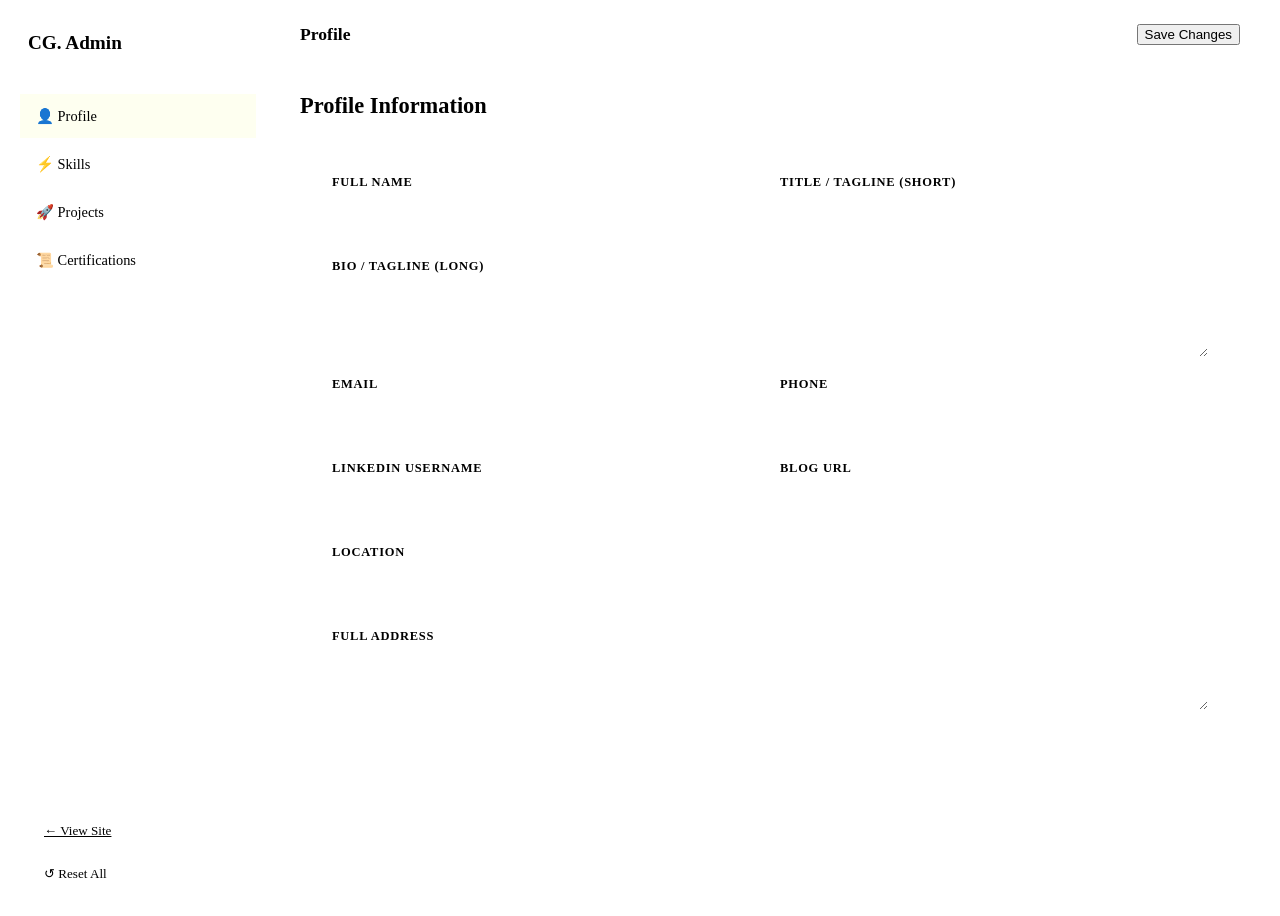
==== index.html @ d07f4a60 "Add files via upload" ====
<!DOCTYPE html>
<html lang="en">
<head>
  <meta charset="UTF-8" />
  <meta name="viewport" content="width=device-width, initial-scale=1.0" />
  <title>Portfolio Admin — Chandru Govindaraj</title>
  <link rel="preconnect" href="https://fonts.googleapis.com" />
  <link href="https://fonts.googleapis.com/css2?family=Syne:wght@400;600;700;800&family=DM+Sans:ital,wght@0,300;0,400;0,500;1,300&display=swap" rel="stylesheet" />
  <link rel="stylesheet" href="../css/style.css" />
  <link rel="stylesheet" href="admin.css" />
</head>
<body class="admin-body">

<div class="admin-layout">

  <!-- ─── SIDEBAR ─── -->
  <aside class="admin-sidebar" id="adminSidebar">
    <div class="sidebar-header">
      <div class="sidebar-logo">CG<span class="dot">.</span> Admin</div>
      <button class="sidebar-close" id="sidebarClose">✕</button>
    </div>
    <nav class="sidebar-nav">
      <button class="sidebar-item active" data-tab="profile">👤 Profile</button>
      <button class="sidebar-item" data-tab="skills">⚡ Skills</button>
      <button class="sidebar-item" data-tab="projects">🚀 Projects</button>
      <button class="sidebar-item" data-tab="certifications">📜 Certifications</button>
    </nav>
    <div class="sidebar-footer">
      <a href="../index.html" class="sidebar-link">← View Site</a>
      <button class="sidebar-link danger" id="resetBtn">↺ Reset All</button>
    </div>
  </aside>

  <!-- ─── MAIN ─── -->
  <main class="admin-main">

    <!-- TOP BAR -->
    <div class="admin-topbar">
      <button class="topbar-menu" id="menuToggle">☰</button>
      <div class="topbar-title" id="topbarTitle">Profile</div>
      <div class="topbar-actions">
        <span class="save-status" id="saveStatus"></span>
        <button class="btn-primary" id="saveBtn" onclick="saveAll()">Save Changes</button>
      </div>
    </div>

    <!-- ─── PROFILE TAB ─── -->
    <section class="admin-tab active" id="tab-profile">
      <div class="admin-section-title">Profile Information</div>
      <div class="admin-card">
        <div class="form-grid">
          <div class="form-group"><label>Full Name</label><input type="text" id="profileName" /></div>
          <div class="form-group"><label>Title / Tagline (short)</label><input type="text" id="profileTitle" /></div>
          <div class="form-group full"><label>Bio / Tagline (long)</label><textarea id="profileTagline" rows="3"></textarea></div>
          <div class="form-group"><label>Email</label><input type="email" id="profileEmail" /></div>
          <div class="form-group"><label>Phone</label><input type="text" id="profilePhone" /></div>
          <div class="form-group"><label>LinkedIn Username</label><input type="text" id="profileLinkedin" /></div>
          <div class="form-group"><label>Blog URL</label><input type="url" id="profileBlog" /></div>
          <div class="form-group"><label>Location</label><input type="text" id="profileLocation" /></div>
          <div class="form-group full"><label>Full Address</label><textarea id="profileAddress" rows="2"></textarea></div>
        </div>
      </div>
    </section>

    <!-- ─── SKILLS TAB ─── -->
    <section class="admin-tab" id="tab-skills">
      <div class="admin-section-header">
        <div class="admin-section-title">Skills</div>
        <button class="btn-add" onclick="addSkill()">+ Add Skill</button>
      </div>
      <div id="skillsList" class="items-list"></div>
    </section>

    <!-- ─── PROJECTS TAB ─── -->
    <section class="admin-tab" id="tab-projects">
      <div class="admin-section-header">
        <div class="admin-section-title">Projects</div>
        <button class="btn-add" onclick="addProject()">+ Add Project</button>
      </div>
      <div id="projectsList" class="items-list"></div>
    </section>

    <!-- ─── CERTIFICATIONS TAB ─── -->
    <section class="admin-tab" id="tab-certifications">
      <div class="admin-section-header">
        <div class="admin-section-title">Certifications &amp; Events</div>
        <button class="btn-add" onclick="addCert()">+ Add Cert</button>
      </div>
      <div id="certsList" class="items-list"></div>
    </section>

  </main>
</div>

<div class="toast" id="toast"></div>

<script src="../js/data.js"></script>
<script src="admin.js"></script>
</body>
</html>
---- admin.css ----
/* ─── ADMIN STYLES ─── */

body.admin-body { cursor: auto; background: var(--bg); min-height: 100vh; }
.cursor, .cursor-follower { display: none !important; }

/* ─── LAYOUT ─── */
.admin-layout { display: grid; grid-template-columns: 260px 1fr; min-height: 100vh; }

/* ─── SIDEBAR ─── */
.admin-sidebar {
  background: var(--bg-2);
  border-right: 1px solid var(--border);
  display: flex; flex-direction: column;
  position: sticky; top: 0; height: 100vh;
  overflow-y: auto;
  transition: var(--transition);
}
.sidebar-header {
  display: flex; align-items: center; justify-content: space-between;
  padding: 1.5rem 1.25rem;
  border-bottom: 1px solid var(--border);
}
.sidebar-logo { font-family: var(--font-display); font-size: 1.2rem; font-weight: 800; }
.sidebar-close { display: none; background: none; border: none; color: var(--text-muted); font-size: 1.1rem; cursor: pointer; }
.sidebar-nav { padding: 1rem 0.75rem; flex: 1; display: flex; flex-direction: column; gap: 0.25rem; }
.sidebar-item {
  display: flex; align-items: center; gap: 0.75rem;
  padding: 0.85rem 1rem; border-radius: var(--radius-sm);
  background: none; border: none; color: var(--text-muted);
  font-family: var(--font-body); font-size: 0.9rem; font-weight: 500;
  cursor: pointer; text-align: left;
  transition: var(--transition);
}
.sidebar-item:hover { background: var(--bg-card); color: var(--text); }
.sidebar-item.active { background: rgba(232,255,71,0.08); color: var(--accent); border: 1px solid var(--border-accent); }
.sidebar-footer {
  padding: 1rem 1.25rem;
  border-top: 1px solid var(--border);
  display: flex; flex-direction: column; gap: 0.5rem;
}
.sidebar-link {
  display: block; padding: 0.6rem 1rem; border-radius: var(--radius-sm);
  font-size: 0.82rem; color: var(--text-muted);
  transition: var(--transition); background: none; border: none;
  cursor: pointer; text-align: left; font-family: var(--font-body);
}
.sidebar-link:hover { color: var(--text); background: var(--bg-card); }
.sidebar-link.danger:hover { color: #ff6b6b; background: rgba(255,107,107,0.08); }

/* ─── MAIN ─── */
.admin-main { display: flex; flex-direction: column; min-height: 100vh; }

/* ─── TOPBAR ─── */
.admin-topbar {
  display: flex; align-items: center; gap: 1rem;
  padding: 1rem 2rem;
  background: var(--bg-2);
  border-bottom: 1px solid var(--border);
  position: sticky; top: 0; z-index: 10;
}
.topbar-menu { display: none; background: none; border: none; color: var(--text); font-size: 1.2rem; cursor: pointer; }
.topbar-title { font-family: var(--font-display); font-size: 1.1rem; font-weight: 700; flex: 1; }
.topbar-actions { display: flex; align-items: center; gap: 1rem; }
.save-status { font-size: 0.8rem; color: var(--accent); opacity: 0; transition: opacity 0.4s; }
.save-status.visible { opacity: 1; }

/* ─── TABS ─── */
.admin-tab { display: none; padding: 2rem; }
.admin-tab.active { display: block; }

/* ─── SECTION HEADER ─── */
.admin-section-header { display: flex; align-items: center; justify-content: space-between; margin-bottom: 1.5rem; }
.admin-section-title { font-family: var(--font-display); font-size: 1.4rem; font-weight: 800; margin-bottom: 1.5rem; }
.admin-section-header .admin-section-title { margin-bottom: 0; }

/* ─── CARD ─── */
.admin-card {
  background: var(--bg-card);
  border: 1px solid var(--border);
  border-radius: var(--radius);
  padding: 2rem;
  margin-bottom: 1.5rem;
}

/* ─── FORM ─── */
.form-grid { display: grid; grid-template-columns: 1fr 1fr; gap: 1.25rem; }
.form-group { display: flex; flex-direction: column; gap: 0.5rem; }
.form-group.full { grid-column: 1 / -1; }
.form-group label { font-size: 0.78rem; font-weight: 600; color: var(--text-muted); text-transform: uppercase; letter-spacing: 0.06em; }
.form-group input, .form-group textarea, .form-group select {
  background: var(--bg-2);
  border: 1px solid var(--border);
  border-radius: var(--radius-sm);
  padding: 0.75rem 1rem;
  color: var(--text);
  font-family: var(--font-body); font-size: 0.9rem;
  transition: var(--transition); outline: none; resize: vertical;
}
.form-group input:focus, .form-group textarea:focus, .form-group select:focus {
  border-color: var(--accent); box-shadow: 0 0 0 3px rgba(232,255,71,0.08);
}

/* ─── ITEMS LIST ─── */
.items-list { display: flex; flex-direction: column; gap: 1rem; }
.item-card {
  background: var(--bg-card); border: 1px solid var(--border);
  border-radius: var(--radius); overflow: hidden;
}
.item-card-header {
  display: flex; align-items: center; gap: 1rem;
  padding: 1rem 1.25rem;
  cursor: pointer;
  transition: var(--transition);
}
.item-card-header:hover { background: var(--bg-card-hover); }
.item-card-emoji { font-size: 1.5rem; }
.item-card-title { font-family: var(--font-display); font-size: 0.95rem; font-weight: 700; flex: 1; }
.item-card-badge { font-size: 0.72rem; padding: 0.2rem 0.6rem; background: rgba(232,255,71,0.08); border: 1px solid var(--border-accent); border-radius: 50px; color: var(--accent); }
.item-card-actions { display: flex; gap: 0.5rem; }
.item-btn {
  padding: 0.35rem 0.75rem; border-radius: var(--radius-sm);
  font-size: 0.78rem; font-weight: 600;
  background: var(--bg-2); border: 1px solid var(--border);
  color: var(--text-muted); cursor: pointer;
  transition: var(--transition);
}
.item-btn:hover { color: var(--text); border-color: var(--text-muted); }
.item-btn.delete:hover { color: #ff6b6b; border-color: #ff6b6b; }
.item-body { padding: 0 1.25rem 1.25rem; border-top: 1px solid var(--border); margin-top: -1px; }
.item-body.collapsed { display: none; }
.item-body .form-grid { margin-top: 1.25rem; }

/* ─── ADD BUTTON ─── */
.btn-add {
  padding: 0.6rem 1.25rem;
  background: rgba(232,255,71,0.08);
  border: 1px solid var(--border-accent);
  border-radius: 50px;
  color: var(--accent);
  font-size: 0.85rem; font-weight: 700;
  cursor: pointer; transition: var(--transition);
  font-family: var(--font-display);
}
.btn-add:hover { background: var(--accent); color: var(--bg); }

/* ─── RANGE SLIDER ─── */
input[type=range] {
  width: 100%; accent-color: var(--accent);
  background: transparent; border: none; padding: 0;
  box-shadow: none;
}

/* ─── TOAST ─── */
.toast {
  position: fixed; bottom: 2rem; right: 2rem;
  background: var(--accent); color: var(--bg);
  padding: 0.85rem 1.5rem; border-radius: 50px;
  font-size: 0.9rem; font-weight: 700;
  opacity: 0; transform: translateY(20px);
  transition: 0.3s ease; pointer-events: none; z-index: 999;
}
.toast.show { opacity: 1; transform: translateY(0); }

/* ─── RESPONSIVE ─── */
@media (max-width: 768px) {
  .admin-layout { grid-template-columns: 1fr; }
  .admin-sidebar {
    position: fixed; left: -280px; top: 0; bottom: 0;
    width: 260px; z-index: 200;
    box-shadow: var(--shadow);
  }
  .admin-sidebar.open { left: 0; }
  .sidebar-close { display: block; }
  .topbar-menu { display: block; }
  .admin-tab { padding: 1.25rem; }
  .form-grid { grid-template-columns: 1fr; }
  .form-group.full { grid-column: 1; }
  .admin-topbar { padding: 1rem 1.25rem; }
}
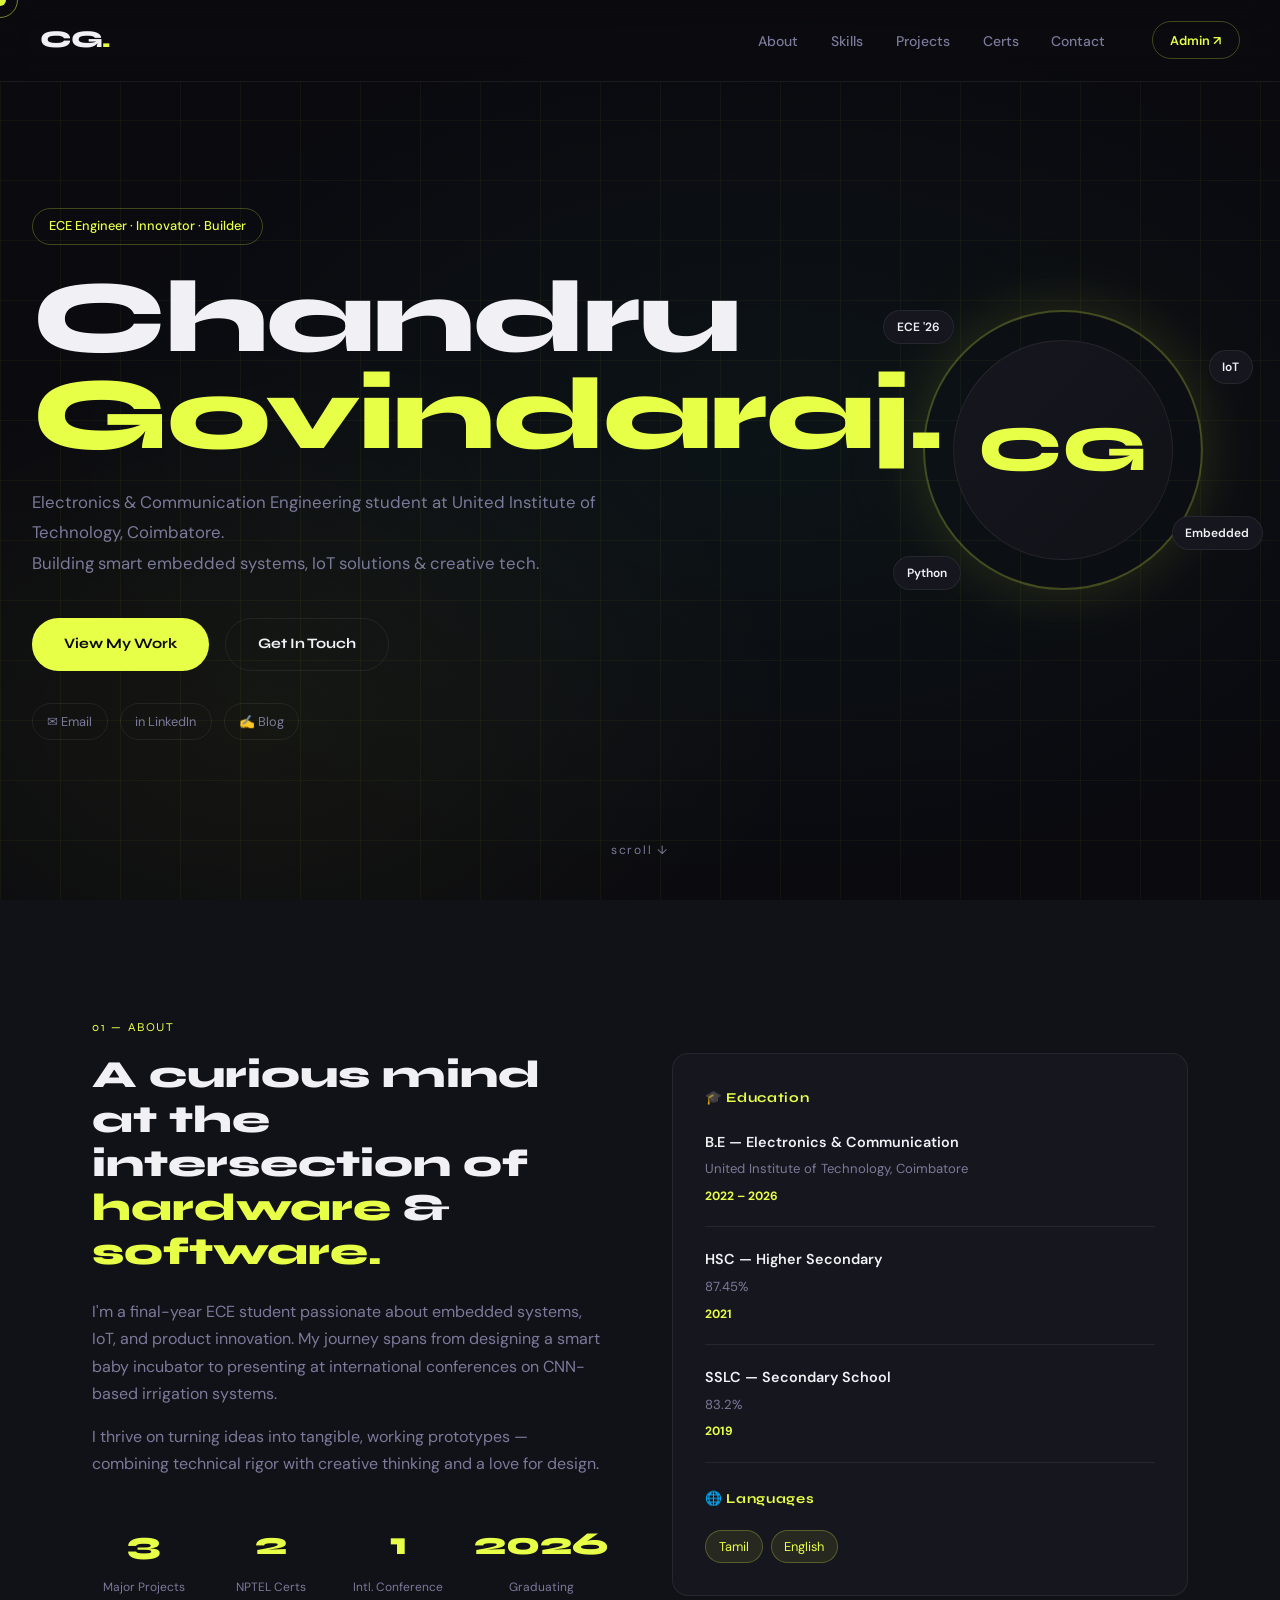
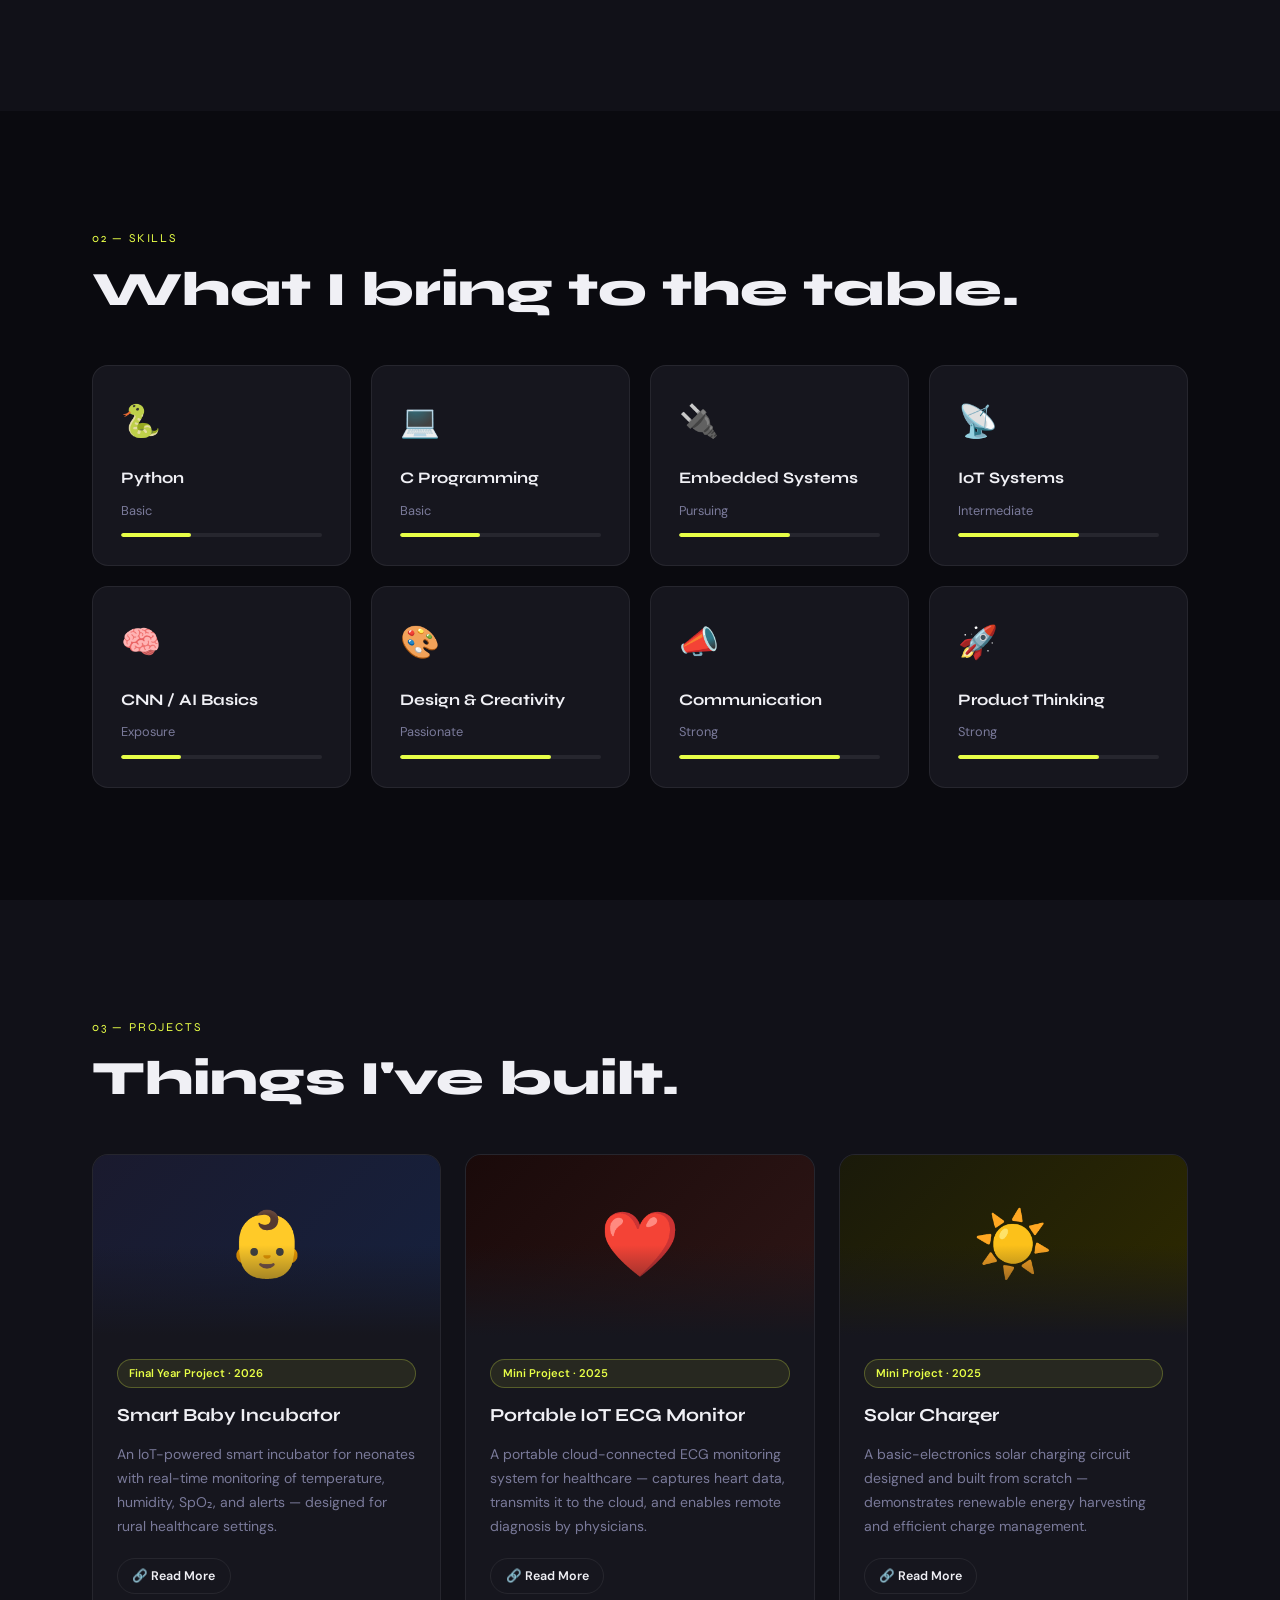
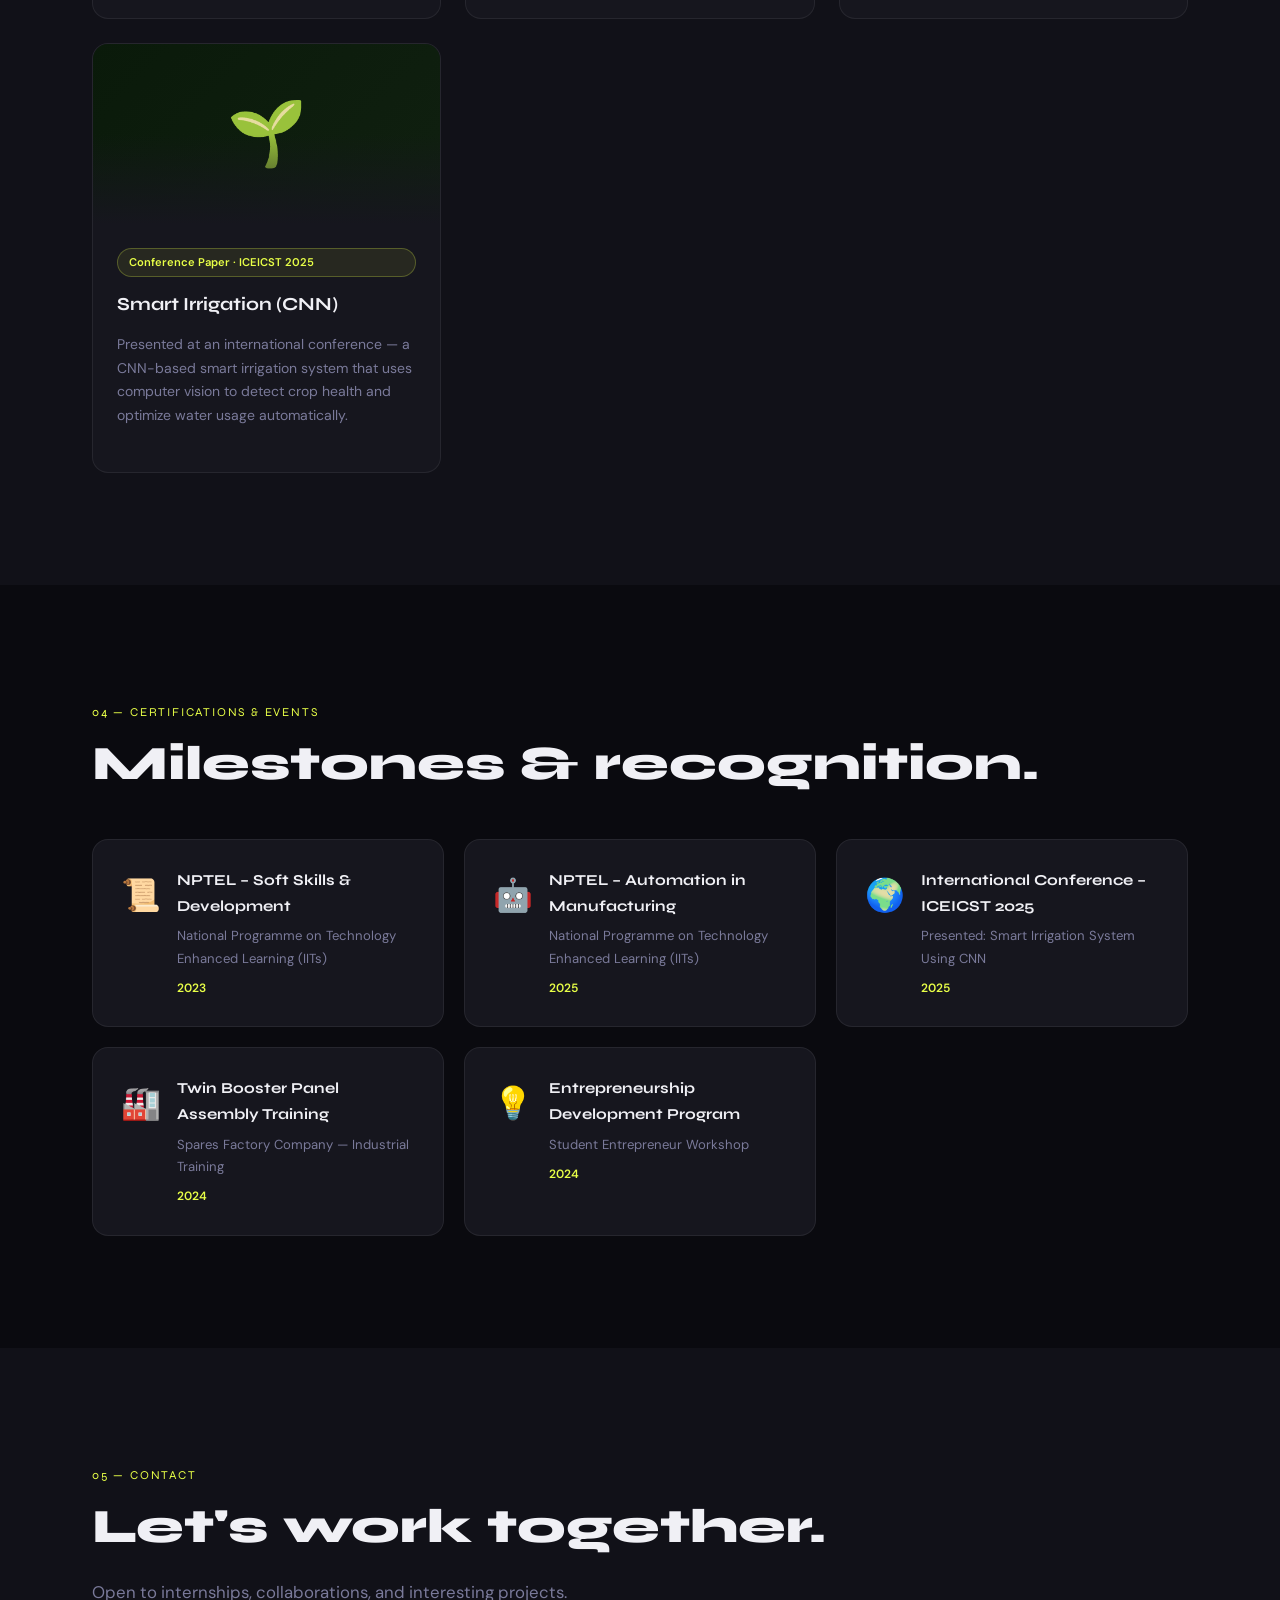
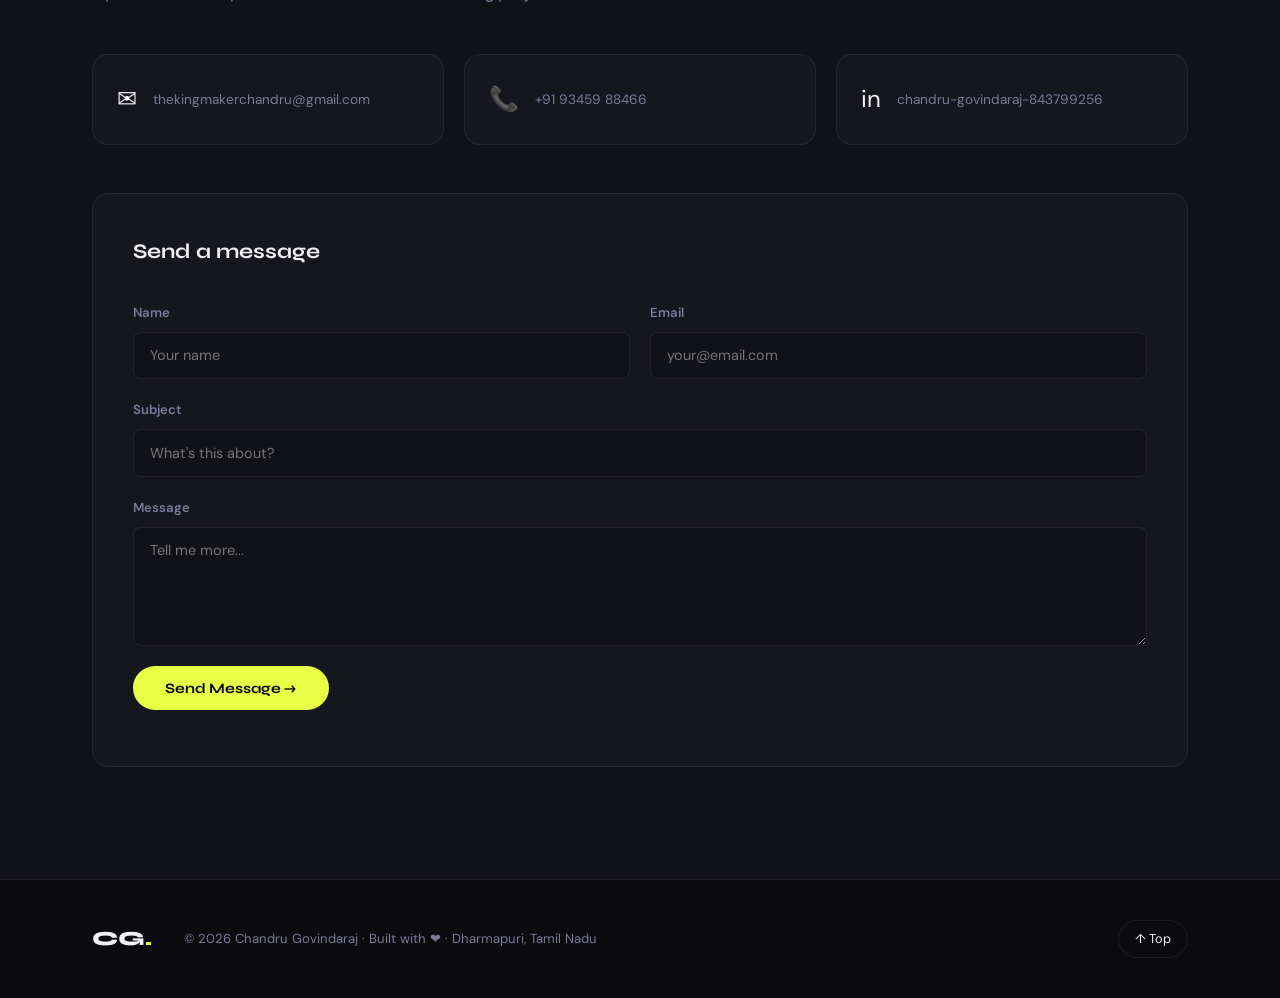
==== commit c3461f27: "Add files via upload" ====
--- a/index.html
+++ b/index.html
@@ -3,98 +3,205 @@
 <head>
   <meta charset="UTF-8" />
   <meta name="viewport" content="width=device-width, initial-scale=1.0" />
-  <title>Portfolio Admin — Chandru Govindaraj</title>
+  <title>Chandru Govindaraj — ECE Engineer & Innovator</title>
   <link rel="preconnect" href="https://fonts.googleapis.com" />
   <link href="https://fonts.googleapis.com/css2?family=Syne:wght@400;600;700;800&family=DM+Sans:ital,wght@0,300;0,400;0,500;1,300&display=swap" rel="stylesheet" />
-  <link rel="stylesheet" href="../css/style.css" />
-  <link rel="stylesheet" href="admin.css" />
+  <link rel="stylesheet" href="css/style.css" />
 </head>
-<body class="admin-body">
-
-<div class="admin-layout">
-
-  <!-- ─── SIDEBAR ─── -->
-  <aside class="admin-sidebar" id="adminSidebar">
-    <div class="sidebar-header">
-      <div class="sidebar-logo">CG<span class="dot">.</span> Admin</div>
-      <button class="sidebar-close" id="sidebarClose">✕</button>
-    </div>
-    <nav class="sidebar-nav">
-      <button class="sidebar-item active" data-tab="profile">👤 Profile</button>
-      <button class="sidebar-item" data-tab="skills">⚡ Skills</button>
-      <button class="sidebar-item" data-tab="projects">🚀 Projects</button>
-      <button class="sidebar-item" data-tab="certifications">📜 Certifications</button>
-    </nav>
-    <div class="sidebar-footer">
-      <a href="../index.html" class="sidebar-link">← View Site</a>
-      <button class="sidebar-link danger" id="resetBtn">↺ Reset All</button>
-    </div>
-  </aside>
-
-  <!-- ─── MAIN ─── -->
-  <main class="admin-main">
-
-    <!-- TOP BAR -->
-    <div class="admin-topbar">
-      <button class="topbar-menu" id="menuToggle">☰</button>
-      <div class="topbar-title" id="topbarTitle">Profile</div>
-      <div class="topbar-actions">
-        <span class="save-status" id="saveStatus"></span>
-        <button class="btn-primary" id="saveBtn" onclick="saveAll()">Save Changes</button>
+<body>
+
+<!-- ─── CURSOR ─── -->
+<div class="cursor" id="cursor"></div>
+<div class="cursor-follower" id="cursorFollower"></div>
+
+<!-- ─── NAV ─── -->
+<nav class="nav" id="nav">
+  <div class="nav-logo">CG<span class="dot">.</span></div>
+  <ul class="nav-links">
+    <li><a href="#about">About</a></li>
+    <li><a href="#skills">Skills</a></li>
+    <li><a href="#projects">Projects</a></li>
+    <li><a href="#certifications">Certs</a></li>
+    <li><a href="#contact">Contact</a></li>
+  </ul>
+  <a href="admin/index.html" class="nav-admin-btn">Admin ↗</a>
+  <button class="hamburger" id="hamburger">
+    <span></span><span></span><span></span>
+  </button>
+</nav>
+
+<!-- ─── HERO ─── -->
+<section class="hero" id="hero">
+  <div class="hero-grid-bg"></div>
+  <div class="hero-noise"></div>
+  <div class="hero-content">
+    <div class="hero-badge reveal">ECE Engineer · Innovator · Builder</div>
+    <h1 class="hero-title reveal">
+      <span class="line">Chandru</span>
+      <span class="line accent">Govindaraj<span class="dot">.</span></span>
+    </h1>
+    <p class="hero-sub reveal">
+      Electronics & Communication Engineering student at United Institute of Technology, Coimbatore.<br/>
+      Building smart embedded systems, IoT solutions &amp; creative tech.
+    </p>
+    <div class="hero-ctas reveal">
+      <a href="#projects" class="btn-primary">View My Work</a>
+      <a href="#contact" class="btn-ghost">Get In Touch</a>
+    </div>
+    <div class="hero-socials reveal">
+      <a href="mailto:thekingmakerchandru@gmail.com" class="social-pill">✉ Email</a>
+      <a href="https://linkedin.com/in/chandru-govindaraj-843799256" target="_blank" class="social-pill">in LinkedIn</a>
+      <a href="https://chandrugembeddedprojects.blogspot.com" target="_blank" class="social-pill">✍ Blog</a>
+    </div>
+  </div>
+  <div class="hero-visual">
+    <div class="avatar-ring">
+      <div class="avatar-inner" id="heroAvatar">CG</div>
+    </div>
+    <div class="floating-tag tag-1">ECE '26</div>
+    <div class="floating-tag tag-2">IoT</div>
+    <div class="floating-tag tag-3">Embedded</div>
+    <div class="floating-tag tag-4">Python</div>
+  </div>
+  <div class="scroll-hint">scroll ↓</div>
+</section>
+
+<!-- ─── ABOUT ─── -->
+<section class="section about" id="about">
+  <div class="container">
+    <div class="section-label reveal">01 — About</div>
+    <div class="about-grid">
+      <div class="about-text reveal">
+        <h2>A curious mind at the intersection of <em>hardware</em> &amp; <em>software.</em></h2>
+        <p>I'm a final-year ECE student passionate about embedded systems, IoT, and product innovation. My journey spans from designing a smart baby incubator to presenting at international conferences on CNN-based irrigation systems.</p>
+        <p>I thrive on turning ideas into tangible, working prototypes — combining technical rigor with creative thinking and a love for design.</p>
+        <div class="about-stats">
+          <div class="stat"><span class="stat-num" data-target="3">0</span><span class="stat-label">Major Projects</span></div>
+          <div class="stat"><span class="stat-num" data-target="2">0</span><span class="stat-label">NPTEL Certs</span></div>
+          <div class="stat"><span class="stat-num" data-target="1">0</span><span class="stat-label">Intl. Conference</span></div>
+          <div class="stat"><span class="stat-num" data-target="2026">0</span><span class="stat-label">Graduating</span></div>
+        </div>
       </div>
-    </div>
-
-    <!-- ─── PROFILE TAB ─── -->
-    <section class="admin-tab active" id="tab-profile">
-      <div class="admin-section-title">Profile Information</div>
-      <div class="admin-card">
-        <div class="form-grid">
-          <div class="form-group"><label>Full Name</label><input type="text" id="profileName" /></div>
-          <div class="form-group"><label>Title / Tagline (short)</label><input type="text" id="profileTitle" /></div>
-          <div class="form-group full"><label>Bio / Tagline (long)</label><textarea id="profileTagline" rows="3"></textarea></div>
-          <div class="form-group"><label>Email</label><input type="email" id="profileEmail" /></div>
-          <div class="form-group"><label>Phone</label><input type="text" id="profilePhone" /></div>
-          <div class="form-group"><label>LinkedIn Username</label><input type="text" id="profileLinkedin" /></div>
-          <div class="form-group"><label>Blog URL</label><input type="url" id="profileBlog" /></div>
-          <div class="form-group"><label>Location</label><input type="text" id="profileLocation" /></div>
-          <div class="form-group full"><label>Full Address</label><textarea id="profileAddress" rows="2"></textarea></div>
+      <div class="about-card reveal">
+        <div class="card-inner">
+          <div class="card-header">🎓 Education</div>
+          <div class="edu-item">
+            <div class="edu-title">B.E — Electronics &amp; Communication</div>
+            <div class="edu-sub">United Institute of Technology, Coimbatore</div>
+            <div class="edu-year">2022 – 2026</div>
+          </div>
+          <div class="edu-item">
+            <div class="edu-title">HSC — Higher Secondary</div>
+            <div class="edu-sub">87.45%</div>
+            <div class="edu-year">2021</div>
+          </div>
+          <div class="edu-item">
+            <div class="edu-title">SSLC — Secondary School</div>
+            <div class="edu-sub">83.2%</div>
+            <div class="edu-year">2019</div>
+          </div>
+          <div class="card-header" style="margin-top:1.5rem;">🌐 Languages</div>
+          <div class="lang-badges">
+            <span class="lang-badge">Tamil</span>
+            <span class="lang-badge">English</span>
+          </div>
         </div>
       </div>
-    </section>
-
-    <!-- ─── SKILLS TAB ─── -->
-    <section class="admin-tab" id="tab-skills">
-      <div class="admin-section-header">
-        <div class="admin-section-title">Skills</div>
-        <button class="btn-add" onclick="addSkill()">+ Add Skill</button>
-      </div>
-      <div id="skillsList" class="items-list"></div>
-    </section>
-
-    <!-- ─── PROJECTS TAB ─── -->
-    <section class="admin-tab" id="tab-projects">
-      <div class="admin-section-header">
-        <div class="admin-section-title">Projects</div>
-        <button class="btn-add" onclick="addProject()">+ Add Project</button>
-      </div>
-      <div id="projectsList" class="items-list"></div>
-    </section>
-
-    <!-- ─── CERTIFICATIONS TAB ─── -->
-    <section class="admin-tab" id="tab-certifications">
-      <div class="admin-section-header">
-        <div class="admin-section-title">Certifications &amp; Events</div>
-        <button class="btn-add" onclick="addCert()">+ Add Cert</button>
-      </div>
-      <div id="certsList" class="items-list"></div>
-    </section>
-
-  </main>
-</div>
-
-<div class="toast" id="toast"></div>
-
-<script src="../js/data.js"></script>
-<script src="admin.js"></script>
+    </div>
+  </div>
+</section>
+
+<!-- ─── SKILLS ─── -->
+<section class="section skills" id="skills">
+  <div class="container">
+    <div class="section-label reveal">02 — Skills</div>
+    <h2 class="section-title reveal">What I bring to the table.</h2>
+    <div class="skills-grid" id="skillsGrid">
+      <!-- populated by JS from data store -->
+    </div>
+  </div>
+</section>
+
+<!-- ─── PROJECTS ─── -->
+<section class="section projects" id="projects">
+  <div class="container">
+    <div class="section-label reveal">03 — Projects</div>
+    <h2 class="section-title reveal">Things I've built.</h2>
+    <div class="projects-grid" id="projectsGrid">
+      <!-- populated by JS from data store -->
+    </div>
+  </div>
+</section>
+
+<!-- ─── CERTIFICATIONS ─── -->
+<section class="section certs" id="certifications">
+  <div class="container">
+    <div class="section-label reveal">04 — Certifications &amp; Events</div>
+    <h2 class="section-title reveal">Milestones &amp; recognition.</h2>
+    <div class="certs-grid" id="certsGrid">
+      <!-- populated by JS -->
+    </div>
+  </div>
+</section>
+
+<!-- ─── CONTACT ─── -->
+<section class="section contact" id="contact">
+  <div class="container">
+    <div class="section-label reveal">05 — Contact</div>
+    <h2 class="section-title reveal">Let's work together.</h2>
+    <p class="contact-sub reveal">Open to internships, collaborations, and interesting projects.</p>
+    <div class="contact-row reveal">
+      <a href="mailto:thekingmakerchandru@gmail.com" class="contact-card">
+        <span class="contact-icon">✉</span>
+        <span class="contact-label">thekingmakerchandru@gmail.com</span>
+      </a>
+      <a href="tel:+919345988466" class="contact-card">
+        <span class="contact-icon">📞</span>
+        <span class="contact-label">+91 93459 88466</span>
+      </a>
+      <a href="https://linkedin.com/in/chandru-govindaraj-843799256" target="_blank" class="contact-card">
+        <span class="contact-icon">in</span>
+        <span class="contact-label">chandru-govindaraj-843799256</span>
+      </a>
+    </div>
+    <div class="contact-form-wrap reveal">
+      <h3>Send a message</h3>
+      <form id="contactForm" class="contact-form" onsubmit="handleContactForm(event)">
+        <div class="form-row">
+          <div class="form-group">
+            <label>Name</label>
+            <input type="text" name="name" placeholder="Your name" required />
+          </div>
+          <div class="form-group">
+            <label>Email</label>
+            <input type="email" name="email" placeholder="your@email.com" required />
+          </div>
+        </div>
+        <div class="form-group">
+          <label>Subject</label>
+          <input type="text" name="subject" placeholder="What's this about?" required />
+        </div>
+        <div class="form-group">
+          <label>Message</label>
+          <textarea name="message" rows="5" placeholder="Tell me more..." required></textarea>
+        </div>
+        <button type="submit" class="btn-primary">Send Message →</button>
+        <div id="formMsg" class="form-msg"></div>
+      </form>
+    </div>
+  </div>
+</section>
+
+<!-- ─── FOOTER ─── -->
+<footer class="footer">
+  <div class="container footer-inner">
+    <div class="footer-logo">CG<span class="dot">.</span></div>
+    <p class="footer-text">© <span id="year"></span> Chandru Govindaraj · Built with ❤ · Dharmapuri, Tamil Nadu</p>
+    <a href="#hero" class="back-top">↑ Top</a>
+  </div>
+</footer>
+
+<script src="js/data.js"></script>
+<script src="js/main.js"></script>
 </body>
 </html>
--- a/css/style.css
+++ b/css/style.css
@@ -0,0 +1,493 @@
+/* ─── DESIGN TOKENS ─── */
+:root {
+  --bg: #0a0a0f;
+  --bg-2: #111118;
+  --bg-card: #16161e;
+  --bg-card-hover: #1e1e28;
+  --accent: #e8ff47;
+  --accent-2: #47ffe8;
+  --text: #f0f0f5;
+  --text-muted: #7a7a9a;
+  --border: rgba(255,255,255,0.07);
+  --border-accent: rgba(232,255,71,0.25);
+  --font-display: 'Syne', sans-serif;
+  --font-body: 'DM Sans', sans-serif;
+  --radius: 16px;
+  --radius-sm: 8px;
+  --transition: 0.35s cubic-bezier(0.4,0,0.2,1);
+  --shadow: 0 8px 32px rgba(0,0,0,0.4);
+  --glow: 0 0 40px rgba(232,255,71,0.12);
+}
+
+/* ─── RESET ─── */
+*, *::before, *::after { box-sizing: border-box; margin: 0; padding: 0; }
+html { scroll-behavior: smooth; }
+body {
+  background: var(--bg);
+  color: var(--text);
+  font-family: var(--font-body);
+  font-size: 16px;
+  line-height: 1.7;
+  overflow-x: hidden;
+  cursor: none;
+}
+a { text-decoration: none; color: inherit; }
+img { display: block; max-width: 100%; }
+
+/* ─── CUSTOM CURSOR ─── */
+.cursor {
+  width: 12px; height: 12px;
+  background: var(--accent);
+  border-radius: 50%;
+  position: fixed; top: 0; left: 0;
+  pointer-events: none; z-index: 9999;
+  transform: translate(-50%,-50%);
+  transition: transform 0.1s ease, width 0.2s ease, height 0.2s ease;
+  mix-blend-mode: difference;
+}
+.cursor-follower {
+  width: 36px; height: 36px;
+  border: 1.5px solid var(--accent);
+  border-radius: 50%;
+  position: fixed; top: 0; left: 0;
+  pointer-events: none; z-index: 9998;
+  transform: translate(-50%,-50%);
+  transition: transform 0.18s ease, opacity 0.2s ease;
+  opacity: 0.5;
+}
+body:hover .cursor, body:hover .cursor-follower { opacity: 1; }
+a:hover ~ .cursor, button:hover ~ .cursor { transform: translate(-50%,-50%) scale(2); }
+
+/* ─── NAV ─── */
+.nav {
+  position: fixed; top: 0; left: 0; right: 0; z-index: 100;
+  display: flex; align-items: center; gap: 2rem;
+  padding: 1.25rem 2.5rem;
+  background: rgba(10,10,15,0.8);
+  backdrop-filter: blur(16px);
+  border-bottom: 1px solid var(--border);
+  transition: var(--transition);
+}
+.nav.scrolled { padding: 0.85rem 2.5rem; box-shadow: 0 4px 40px rgba(0,0,0,0.5); }
+.nav-logo {
+  font-family: var(--font-display);
+  font-size: 1.5rem; font-weight: 800;
+  letter-spacing: -1px; margin-right: auto;
+}
+.nav-links { display: flex; gap: 0.25rem; list-style: none; }
+.nav-links a {
+  padding: 0.45rem 0.9rem; border-radius: 50px;
+  font-size: 0.875rem; font-weight: 500;
+  color: var(--text-muted);
+  transition: var(--transition);
+  position: relative;
+}
+.nav-links a::after {
+  content: ''; position: absolute; bottom: 6px; left: 50%; transform: translateX(-50%);
+  width: 0; height: 2px; background: var(--accent); border-radius: 2px;
+  transition: var(--transition);
+}
+.nav-links a:hover { color: var(--text); }
+.nav-links a:hover::after { width: 60%; }
+.nav-admin-btn {
+  padding: 0.45rem 1.1rem;
+  border: 1px solid var(--border-accent);
+  border-radius: 50px;
+  font-size: 0.8rem; font-weight: 600;
+  color: var(--accent);
+  transition: var(--transition);
+  white-space: nowrap;
+}
+.nav-admin-btn:hover { background: var(--accent); color: var(--bg); }
+.hamburger { display: none; flex-direction: column; gap: 5px; background: none; border: none; cursor: pointer; }
+.hamburger span { display: block; width: 24px; height: 2px; background: var(--text); border-radius: 2px; transition: var(--transition); }
+
+/* ─── COMMON ─── */
+.container { max-width: 1160px; margin: 0 auto; padding: 0 2rem; }
+.section { padding: 7rem 0; }
+.section-label {
+  display: inline-block;
+  font-family: var(--font-display);
+  font-size: 0.75rem; letter-spacing: 0.15em;
+  text-transform: uppercase; color: var(--accent);
+  margin-bottom: 1rem;
+}
+.section-title {
+  font-family: var(--font-display);
+  font-size: clamp(2rem, 4vw, 3rem);
+  font-weight: 800; line-height: 1.1;
+  margin-bottom: 3rem;
+}
+.dot { color: var(--accent); }
+
+/* ─── REVEAL ANIMATION ─── */
+.reveal {
+  opacity: 0;
+  transform: translateY(30px);
+  transition: opacity 0.7s cubic-bezier(0.4,0,0.2,1), transform 0.7s cubic-bezier(0.4,0,0.2,1);
+}
+.reveal.visible { opacity: 1; transform: translateY(0); }
+
+/* ─── HERO ─── */
+.hero {
+  min-height: 100vh;
+  display: flex; align-items: center;
+  padding: 7rem 2rem 4rem;
+  position: relative; overflow: hidden;
+}
+.hero-grid-bg {
+  position: absolute; inset: 0; z-index: 0;
+  background-image:
+    linear-gradient(rgba(232,255,71,0.04) 1px, transparent 1px),
+    linear-gradient(90deg, rgba(232,255,71,0.04) 1px, transparent 1px);
+  background-size: 60px 60px;
+  animation: gridFloat 20s linear infinite;
+}
+@keyframes gridFloat { 0% { background-position: 0 0; } 100% { background-position: 60px 60px; } }
+.hero-noise {
+  position: absolute; inset: 0; z-index: 1;
+  background: radial-gradient(ellipse 80% 70% at 60% 50%, rgba(71,255,232,0.04) 0%, transparent 70%),
+              radial-gradient(ellipse 60% 60% at 20% 80%, rgba(232,255,71,0.05) 0%, transparent 70%);
+}
+.hero-content {
+  max-width: 640px; z-index: 2; position: relative;
+  margin-right: auto;
+}
+.hero-badge {
+  display: inline-flex; align-items: center; gap: 0.5rem;
+  padding: 0.4rem 1rem;
+  border: 1px solid var(--border-accent);
+  border-radius: 50px;
+  font-size: 0.8rem; font-weight: 500; color: var(--accent);
+  margin-bottom: 1.5rem;
+  animation: badgePop 0.6s ease 0.2s both;
+}
+@keyframes badgePop { from { opacity: 0; scale: 0.8; } to { opacity: 1; scale: 1; } }
+.hero-title {
+  font-family: var(--font-display);
+  font-size: clamp(3.5rem, 8vw, 6.5rem);
+  font-weight: 800; line-height: 0.95;
+  letter-spacing: -2px;
+  margin-bottom: 1.5rem;
+}
+.hero-title .line { display: block; }
+.hero-title .accent { color: var(--accent); }
+.hero-sub { font-size: 1.05rem; color: var(--text-muted); margin-bottom: 2.5rem; line-height: 1.8; }
+.hero-ctas { display: flex; gap: 1rem; flex-wrap: wrap; margin-bottom: 2rem; }
+.hero-socials { display: flex; gap: 0.75rem; flex-wrap: wrap; }
+.social-pill {
+  padding: 0.4rem 0.9rem; border: 1px solid var(--border);
+  border-radius: 50px; font-size: 0.8rem; color: var(--text-muted);
+  transition: var(--transition);
+}
+.social-pill:hover { border-color: var(--accent); color: var(--accent); transform: translateY(-2px); }
+.hero-visual {
+  position: absolute; right: 6%; top: 50%; transform: translateY(-50%);
+  z-index: 2;
+}
+.avatar-ring {
+  width: 280px; height: 280px;
+  border-radius: 50%;
+  border: 2px solid var(--border-accent);
+  display: flex; align-items: center; justify-content: center;
+  position: relative;
+  animation: spinRing 20s linear infinite;
+  box-shadow: 0 0 60px rgba(232,255,71,0.1), 0 0 120px rgba(232,255,71,0.05);
+}
+@keyframes spinRing { to { transform: rotate(360deg); } }
+.avatar-inner {
+  width: 220px; height: 220px; border-radius: 50%;
+  background: linear-gradient(135deg, var(--bg-card), var(--bg-2));
+  display: flex; align-items: center; justify-content: center;
+  font-family: var(--font-display);
+  font-size: 4rem; font-weight: 800; color: var(--accent);
+  animation: spinRing 20s linear infinite reverse;
+  border: 1px solid var(--border);
+}
+.floating-tag {
+  position: absolute;
+  background: var(--bg-card);
+  border: 1px solid var(--border);
+  border-radius: 50px;
+  padding: 0.35rem 0.8rem;
+  font-size: 0.75rem; font-weight: 600;
+  white-space: nowrap;
+  animation: floatTag 4s ease-in-out infinite;
+}
+.tag-1 { top: 0; left: -40px; animation-delay: 0s; }
+.tag-2 { top: 40px; right: -50px; animation-delay: 1s; }
+.tag-3 { bottom: 40px; right: -60px; animation-delay: 2s; }
+.tag-4 { bottom: 0; left: -30px; animation-delay: 3s; }
+@keyframes floatTag { 0%,100% { transform: translateY(0); } 50% { transform: translateY(-8px); } }
+.scroll-hint {
+  position: absolute; bottom: 2.5rem; left: 50%; transform: translateX(-50%);
+  font-size: 0.75rem; letter-spacing: 0.15em; color: var(--text-muted);
+  z-index: 2; animation: bounce 2s ease infinite;
+}
+@keyframes bounce { 0%,100% { transform: translateX(-50%) translateY(0); } 50% { transform: translateX(-50%) translateY(6px); } }
+
+/* ─── BUTTONS ─── */
+.btn-primary {
+  display: inline-flex; align-items: center; gap: 0.5rem;
+  padding: 0.85rem 2rem;
+  background: var(--accent); color: var(--bg);
+  border-radius: 50px;
+  font-family: var(--font-display);
+  font-size: 0.9rem; font-weight: 700;
+  transition: var(--transition);
+  border: none; cursor: pointer;
+  position: relative; overflow: hidden;
+}
+.btn-primary::before {
+  content: ''; position: absolute; inset: 0;
+  background: rgba(255,255,255,0.2);
+  transform: translateX(-100%) skewX(-20deg);
+  transition: 0.4s ease;
+}
+.btn-primary:hover::before { transform: translateX(100%) skewX(-20deg); }
+.btn-primary:hover { transform: translateY(-3px); box-shadow: 0 12px 32px rgba(232,255,71,0.3); }
+.btn-primary:active { transform: translateY(-1px); }
+.btn-ghost {
+  display: inline-flex; align-items: center; gap: 0.5rem;
+  padding: 0.85rem 2rem;
+  border: 1px solid var(--border);
+  border-radius: 50px;
+  font-family: var(--font-display);
+  font-size: 0.9rem; font-weight: 700;
+  color: var(--text);
+  transition: var(--transition);
+  position: relative; overflow: hidden;
+}
+.btn-ghost:hover { border-color: var(--accent); color: var(--accent); transform: translateY(-3px); }
+
+/* ─── ABOUT ─── */
+.about { background: var(--bg-2); }
+.about-grid { display: grid; grid-template-columns: 1fr 1fr; gap: 4rem; align-items: start; }
+.about-text h2 {
+  font-family: var(--font-display);
+  font-size: clamp(1.6rem, 3vw, 2.4rem);
+  font-weight: 800; line-height: 1.15;
+  margin-bottom: 1.5rem;
+}
+.about-text h2 em { color: var(--accent); font-style: normal; }
+.about-text p { color: var(--text-muted); margin-bottom: 1rem; }
+.about-stats { display: grid; grid-template-columns: repeat(4,1fr); gap: 1.5rem; margin-top: 2.5rem; }
+.stat { text-align: center; }
+.stat-num {
+  font-family: var(--font-display);
+  font-size: 2rem; font-weight: 800; color: var(--accent);
+  display: block;
+}
+.stat-label { font-size: 0.75rem; color: var(--text-muted); margin-top: 0.25rem; }
+.about-card {
+  background: var(--bg-card);
+  border: 1px solid var(--border);
+  border-radius: var(--radius);
+  padding: 2rem;
+  transition: var(--transition);
+}
+.about-card:hover { border-color: var(--border-accent); box-shadow: var(--glow); }
+.card-header { font-family: var(--font-display); font-size: 0.85rem; font-weight: 700; color: var(--accent); margin-bottom: 1.25rem; letter-spacing: 0.05em; }
+.edu-item { margin-bottom: 1.25rem; padding-bottom: 1.25rem; border-bottom: 1px solid var(--border); }
+.edu-item:last-of-type { border-bottom: none; }
+.edu-title { font-weight: 600; font-size: 0.9rem; }
+.edu-sub { color: var(--text-muted); font-size: 0.82rem; margin-top: 0.25rem; }
+.edu-year { color: var(--accent); font-size: 0.75rem; font-weight: 700; margin-top: 0.35rem; }
+.lang-badges { display: flex; gap: 0.5rem; flex-wrap: wrap; }
+.lang-badge { padding: 0.3rem 0.8rem; background: rgba(232,255,71,0.08); border: 1px solid var(--border-accent); border-radius: 50px; font-size: 0.8rem; color: var(--accent); }
+
+/* ─── SKILLS ─── */
+.skills { background: var(--bg); }
+.skills-grid { display: grid; grid-template-columns: repeat(auto-fit, minmax(220px, 1fr)); gap: 1.25rem; }
+.skill-card {
+  background: var(--bg-card);
+  border: 1px solid var(--border);
+  border-radius: var(--radius);
+  padding: 1.75rem;
+  transition: var(--transition);
+  position: relative; overflow: hidden;
+}
+.skill-card::before {
+  content: '';
+  position: absolute; top: 0; left: 0; right: 0; height: 3px;
+  background: var(--accent); opacity: 0;
+  transition: var(--transition);
+}
+.skill-card:hover { border-color: var(--border-accent); transform: translateY(-4px); box-shadow: var(--glow); }
+.skill-card:hover::before { opacity: 1; }
+.skill-icon { font-size: 2rem; margin-bottom: 1rem; }
+.skill-name { font-family: var(--font-display); font-size: 1rem; font-weight: 700; margin-bottom: 0.5rem; }
+.skill-level { font-size: 0.8rem; color: var(--text-muted); margin-bottom: 0.75rem; }
+.skill-bar { height: 4px; background: var(--border); border-radius: 2px; overflow: hidden; }
+.skill-bar-fill { height: 100%; background: var(--accent); border-radius: 2px; width: 0; transition: width 1.2s cubic-bezier(0.4,0,0.2,1); }
+
+/* ─── PROJECTS ─── */
+.projects { background: var(--bg-2); }
+.projects-grid { display: grid; grid-template-columns: repeat(auto-fit, minmax(320px, 1fr)); gap: 1.5rem; }
+.project-card {
+  background: var(--bg-card);
+  border: 1px solid var(--border);
+  border-radius: var(--radius);
+  overflow: hidden;
+  transition: var(--transition);
+  display: flex; flex-direction: column;
+}
+.project-card:hover { border-color: var(--border-accent); transform: translateY(-6px); box-shadow: 0 24px 60px rgba(0,0,0,0.4), var(--glow); }
+.project-thumb {
+  height: 180px;
+  display: flex; align-items: center; justify-content: center;
+  font-size: 4rem;
+  position: relative; overflow: hidden;
+}
+.project-thumb::after {
+  content: ''; position: absolute; inset: 0;
+  background: linear-gradient(to bottom, transparent 50%, var(--bg-card));
+}
+.project-body { padding: 1.5rem; flex: 1; display: flex; flex-direction: column; }
+.project-tag {
+  display: inline-block; padding: 0.25rem 0.7rem;
+  background: rgba(232,255,71,0.08); border: 1px solid var(--border-accent);
+  border-radius: 50px; font-size: 0.7rem; font-weight: 600; color: var(--accent);
+  margin-bottom: 0.75rem;
+}
+.project-title { font-family: var(--font-display); font-size: 1.15rem; font-weight: 700; margin-bottom: 0.75rem; }
+.project-desc { font-size: 0.875rem; color: var(--text-muted); flex: 1; margin-bottom: 1.25rem; }
+.project-links { display: flex; gap: 0.75rem; }
+.project-link {
+  display: inline-flex; align-items: center; gap: 0.35rem;
+  padding: 0.4rem 0.9rem;
+  border: 1px solid var(--border);
+  border-radius: 50px;
+  font-size: 0.78rem; font-weight: 600;
+  transition: var(--transition);
+}
+.project-link:hover { border-color: var(--accent); color: var(--accent); transform: translateY(-2px); }
+
+/* ─── CERTIFICATIONS ─── */
+.certs { background: var(--bg); }
+.certs-grid { display: grid; grid-template-columns: repeat(auto-fit, minmax(280px, 1fr)); gap: 1.25rem; }
+.cert-card {
+  background: var(--bg-card);
+  border: 1px solid var(--border);
+  border-radius: var(--radius);
+  padding: 1.75rem;
+  display: flex; align-items: flex-start; gap: 1rem;
+  transition: var(--transition);
+}
+.cert-card:hover { border-color: var(--border-accent); transform: translateY(-4px); box-shadow: var(--glow); }
+.cert-icon { font-size: 2rem; flex-shrink: 0; }
+.cert-content { flex: 1; }
+.cert-name { font-family: var(--font-display); font-size: 0.95rem; font-weight: 700; margin-bottom: 0.35rem; }
+.cert-body { font-size: 0.82rem; color: var(--text-muted); margin-bottom: 0.5rem; }
+.cert-year { font-size: 0.75rem; color: var(--accent); font-weight: 600; }
+
+/* ─── CONTACT ─── */
+.contact { background: var(--bg-2); }
+.contact-sub { color: var(--text-muted); font-size: 1.05rem; margin-bottom: 3rem; margin-top: -1.5rem; }
+.contact-row { display: grid; grid-template-columns: repeat(auto-fit, minmax(240px, 1fr)); gap: 1.25rem; margin-bottom: 3rem; }
+.contact-card {
+  background: var(--bg-card);
+  border: 1px solid var(--border);
+  border-radius: var(--radius);
+  padding: 1.5rem;
+  display: flex; align-items: center; gap: 1rem;
+  transition: var(--transition);
+}
+.contact-card:hover { border-color: var(--border-accent); transform: translateY(-4px); box-shadow: var(--glow); }
+.contact-icon { font-size: 1.5rem; }
+.contact-label { font-size: 0.85rem; color: var(--text-muted); }
+.contact-form-wrap {
+  background: var(--bg-card);
+  border: 1px solid var(--border);
+  border-radius: var(--radius);
+  padding: 2.5rem;
+}
+.contact-form-wrap h3 { font-family: var(--font-display); font-size: 1.3rem; font-weight: 700; margin-bottom: 2rem; }
+.form-row { display: grid; grid-template-columns: 1fr 1fr; gap: 1.25rem; }
+.form-group { display: flex; flex-direction: column; gap: 0.5rem; margin-bottom: 1.25rem; }
+.form-group label { font-size: 0.82rem; font-weight: 600; color: var(--text-muted); }
+.form-group input, .form-group textarea {
+  background: var(--bg-2);
+  border: 1px solid var(--border);
+  border-radius: var(--radius-sm);
+  padding: 0.85rem 1rem;
+  color: var(--text);
+  font-family: var(--font-body);
+  font-size: 0.9rem;
+  transition: var(--transition);
+  outline: none;
+  resize: vertical;
+}
+.form-group input:focus, .form-group textarea:focus { border-color: var(--accent); box-shadow: 0 0 0 3px rgba(232,255,71,0.08); }
+.form-msg { margin-top: 1rem; font-size: 0.9rem; color: var(--accent); }
+
+/* ─── FOOTER ─── */
+.footer { padding: 2.5rem 0; border-top: 1px solid var(--border); }
+.footer-inner { display: flex; align-items: center; gap: 2rem; flex-wrap: wrap; }
+.footer-logo { font-family: var(--font-display); font-size: 1.25rem; font-weight: 800; }
+.footer-text { color: var(--text-muted); font-size: 0.82rem; flex: 1; }
+.back-top {
+  padding: 0.45rem 1rem;
+  border: 1px solid var(--border);
+  border-radius: 50px;
+  font-size: 0.8rem;
+  transition: var(--transition);
+}
+.back-top:hover { border-color: var(--accent); color: var(--accent); transform: translateY(-2px); }
+
+/* ─── MOBILE NAV ─── */
+.mobile-menu {
+  display: none;
+  position: fixed; inset: 0; z-index: 99;
+  background: var(--bg);
+  flex-direction: column; align-items: center; justify-content: center;
+  gap: 2rem;
+}
+.mobile-menu.open { display: flex; }
+.mobile-menu a {
+  font-family: var(--font-display);
+  font-size: 2rem; font-weight: 800;
+  transition: var(--transition);
+}
+.mobile-menu a:hover { color: var(--accent); }
+
+/* ─── RESPONSIVE ─── */
+@media (max-width: 900px) {
+  .about-grid { grid-template-columns: 1fr; }
+  .hero-visual { display: none; }
+  .hero-title { font-size: clamp(3rem, 10vw, 5rem); }
+  .about-stats { grid-template-columns: repeat(2,1fr); }
+}
+@media (max-width: 640px) {
+  .nav-links { display: none; }
+  .nav-admin-btn { display: none; }
+  .hamburger { display: flex; }
+  .form-row { grid-template-columns: 1fr; }
+  .section { padding: 5rem 0; }
+  .nav { padding: 1rem 1.25rem; }
+  .hero { padding: 6rem 1.25rem 3rem; }
+}
+
+/* ─── LOADING SCREEN ─── */
+.loader {
+  position: fixed; inset: 0; z-index: 9999;
+  background: var(--bg);
+  display: flex; align-items: center; justify-content: center;
+  transition: opacity 0.6s ease, visibility 0.6s ease;
+}
+.loader.done { opacity: 0; visibility: hidden; }
+.loader-text {
+  font-family: var(--font-display);
+  font-size: 3rem; font-weight: 800; color: var(--accent);
+  animation: loaderPulse 1s ease infinite;
+}
+@keyframes loaderPulse { 0%,100% { opacity: 1; } 50% { opacity: 0.3; } }
+
+/* ─── SCROLLBAR ─── */
+::-webkit-scrollbar { width: 6px; }
+::-webkit-scrollbar-track { background: var(--bg); }
+::-webkit-scrollbar-thumb { background: var(--border-accent); border-radius: 3px; }
+::-webkit-scrollbar-thumb:hover { background: var(--accent); }
+
+/* ─── SELECTION ─── */
+::selection { background: var(--accent); color: var(--bg); }
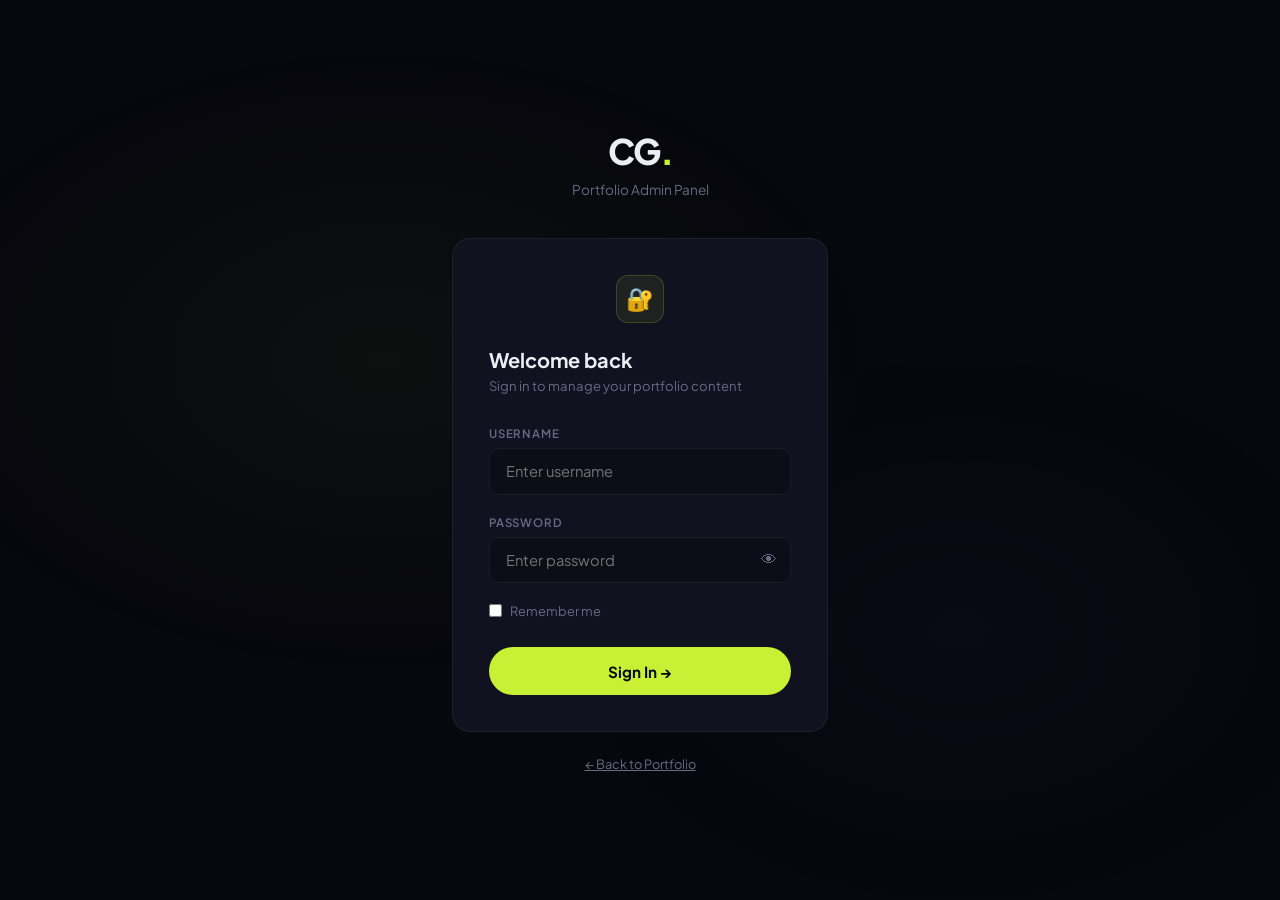
==== commit 373ade4c: "Add files via upload" ====
--- a/index.html
+++ b/index.html
@@ -1,207 +1,173 @@
 <!DOCTYPE html>
 <html lang="en">
 <head>
-  <meta charset="UTF-8" />
-  <meta name="viewport" content="width=device-width, initial-scale=1.0" />
-  <title>Chandru Govindaraj — ECE Engineer & Innovator</title>
-  <link rel="preconnect" href="https://fonts.googleapis.com" />
-  <link href="https://fonts.googleapis.com/css2?family=Syne:wght@400;600;700;800&family=DM+Sans:ital,wght@0,300;0,400;0,500;1,300&display=swap" rel="stylesheet" />
-  <link rel="stylesheet" href="css/style.css" />
+<meta charset="UTF-8"/>
+<meta name="viewport" content="width=device-width,initial-scale=1.0"/>
+<title>Admin Login — Chandru Govindaraj</title>
+<link rel="preconnect" href="https://fonts.googleapis.com"/>
+<link href="https://fonts.googleapis.com/css2?family=Plus+Jakarta+Sans:wght@400;500;600;700;800&display=swap" rel="stylesheet"/>
+<style>
+:root{
+  --bg:#07070e;--bg2:#0d0d18;--card:#111120;
+  --a:#c8f135;--txt:#ededf5;--m:#6a6a85;
+  --border:rgba(255,255,255,0.06);--ba:rgba(200,241,53,0.18);
+  --fd:'Plus Jakarta Sans',sans-serif;
+}
+*{box-sizing:border-box;margin:0;padding:0}
+body{
+  background:var(--bg);color:var(--txt);
+  font-family:var(--fd);min-height:100vh;
+  display:flex;align-items:center;justify-content:center;
+  -webkit-font-smoothing:antialiased;
+}
+body::before{
+  content:'';position:fixed;inset:0;
+  background:
+    radial-gradient(ellipse 60% 55% at 30% 40%,rgba(200,241,53,.04) 0%,transparent 65%),
+    radial-gradient(ellipse 50% 50% at 75% 70%,rgba(100,180,255,.025) 0%,transparent 65%);
+  pointer-events:none;
+}
+.login-wrap{
+  width:100%;max-width:440px;padding:2rem;
+  position:relative;z-index:1;
+}
+.login-logo{
+  text-align:center;font-size:2.2rem;font-weight:900;
+  letter-spacing:-1.5px;margin-bottom:.5rem;
+}
+.login-logo span{color:var(--a)}
+.login-sub{text-align:center;color:var(--m);font-size:.85rem;margin-bottom:2.5rem}
+.login-card{
+  background:var(--card);border:1px solid var(--border);
+  border-radius:18px;padding:2.25rem;
+}
+.login-card h2{font-size:1.25rem;font-weight:700;margin-bottom:.35rem}
+.login-card p{font-size:.82rem;color:var(--m);margin-bottom:2rem}
+.fg{display:flex;flex-direction:column;gap:.45rem;margin-bottom:1.25rem}
+.fg label{font-size:.72rem;font-weight:600;color:var(--m);text-transform:uppercase;letter-spacing:.07em}
+.input-wrap{position:relative}
+.fg input{
+  width:100%;background:var(--bg2);border:1.5px solid var(--border);
+  border-radius:10px;padding:.82rem 1rem;
+  color:var(--txt);font-family:var(--fd);font-size:.92rem;
+  outline:none;transition:border-color .28s,box-shadow .28s;
+}
+.fg input:focus{border-color:var(--a);box-shadow:0 0 0 3px rgba(200,241,53,.07)}
+.pw-toggle{
+  position:absolute;right:.9rem;top:50%;transform:translateY(-50%);
+  background:none;border:none;color:var(--m);cursor:pointer;font-size:1rem;
+  transition:color .2s;
+}
+.pw-toggle:hover{color:var(--txt)}
+.login-hint{
+  display:flex;align-items:center;justify-content:space-between;
+  margin-bottom:1.75rem;
+}
+.remember{display:flex;align-items:center;gap:.5rem;font-size:.8rem;color:var(--m);cursor:pointer}
+.remember input{accent-color:var(--a)}
+.btn-login{
+  width:100%;padding:.92rem;background:var(--a);color:var(--bg);
+  font-family:var(--fd);font-size:.95rem;font-weight:700;
+  border:none;border-radius:50px;cursor:pointer;
+  position:relative;overflow:hidden;
+  transition:transform .28s,box-shadow .28s;
+}
+.btn-login::before{
+  content:'';position:absolute;inset:0;
+  background:rgba(255,255,255,.25);
+  transform:translateX(-110%) skewX(-18deg);
+  transition:transform .5s;
+}
+.btn-login:hover::before{transform:translateX(110%) skewX(-18deg)}
+.btn-login:hover{transform:translateY(-2px);box-shadow:0 12px 32px rgba(200,241,53,.25)}
+.btn-login:disabled{opacity:.6;transform:none;cursor:not-allowed}
+.err-msg{
+  margin-top:1rem;padding:.75rem 1rem;
+  background:rgba(255,80,80,.08);border:1px solid rgba(255,80,80,.2);
+  border-radius:8px;font-size:.82rem;color:#ff7070;
+  display:none;
+}
+.err-msg.show{display:block}
+.login-back{display:block;text-align:center;margin-top:1.5rem;font-size:.8rem;color:var(--m);transition:color .2s}
+.login-back:hover{color:var(--a)}
+.shield{
+  width:48px;height:48px;background:rgba(200,241,53,.08);
+  border:1px solid var(--ba);border-radius:12px;
+  display:flex;align-items:center;justify-content:center;
+  font-size:1.4rem;margin:0 auto 1.5rem;
+}
+</style>
 </head>
 <body>
-
-<!-- ─── CURSOR ─── -->
-<div class="cursor" id="cursor"></div>
-<div class="cursor-follower" id="cursorFollower"></div>
-
-<!-- ─── NAV ─── -->
-<nav class="nav" id="nav">
-  <div class="nav-logo">CG<span class="dot">.</span></div>
-  <ul class="nav-links">
-    <li><a href="#about">About</a></li>
-    <li><a href="#skills">Skills</a></li>
-    <li><a href="#projects">Projects</a></li>
-    <li><a href="#certifications">Certs</a></li>
-    <li><a href="#contact">Contact</a></li>
-  </ul>
-  <a href="admin/index.html" class="nav-admin-btn">Admin ↗</a>
-  <button class="hamburger" id="hamburger">
-    <span></span><span></span><span></span>
-  </button>
-</nav>
-
-<!-- ─── HERO ─── -->
-<section class="hero" id="hero">
-  <div class="hero-grid-bg"></div>
-  <div class="hero-noise"></div>
-  <div class="hero-content">
-    <div class="hero-badge reveal">ECE Engineer · Innovator · Builder</div>
-    <h1 class="hero-title reveal">
-      <span class="line">Chandru</span>
-      <span class="line accent">Govindaraj<span class="dot">.</span></span>
-    </h1>
-    <p class="hero-sub reveal">
-      Electronics & Communication Engineering student at United Institute of Technology, Coimbatore.<br/>
-      Building smart embedded systems, IoT solutions &amp; creative tech.
-    </p>
-    <div class="hero-ctas reveal">
-      <a href="#projects" class="btn-primary">View My Work</a>
-      <a href="#contact" class="btn-ghost">Get In Touch</a>
-    </div>
-    <div class="hero-socials reveal">
-      <a href="mailto:thekingmakerchandru@gmail.com" class="social-pill">✉ Email</a>
-      <a href="https://linkedin.com/in/chandru-govindaraj-843799256" target="_blank" class="social-pill">in LinkedIn</a>
-      <a href="https://chandrugembeddedprojects.blogspot.com" target="_blank" class="social-pill">✍ Blog</a>
-    </div>
-  </div>
-  <div class="hero-visual">
-    <div class="avatar-ring">
-      <div class="avatar-inner" id="heroAvatar">CG</div>
-    </div>
-    <div class="floating-tag tag-1">ECE '26</div>
-    <div class="floating-tag tag-2">IoT</div>
-    <div class="floating-tag tag-3">Embedded</div>
-    <div class="floating-tag tag-4">Python</div>
-  </div>
-  <div class="scroll-hint">scroll ↓</div>
-</section>
-
-<!-- ─── ABOUT ─── -->
-<section class="section about" id="about">
-  <div class="container">
-    <div class="section-label reveal">01 — About</div>
-    <div class="about-grid">
-      <div class="about-text reveal">
-        <h2>A curious mind at the intersection of <em>hardware</em> &amp; <em>software.</em></h2>
-        <p>I'm a final-year ECE student passionate about embedded systems, IoT, and product innovation. My journey spans from designing a smart baby incubator to presenting at international conferences on CNN-based irrigation systems.</p>
-        <p>I thrive on turning ideas into tangible, working prototypes — combining technical rigor with creative thinking and a love for design.</p>
-        <div class="about-stats">
-          <div class="stat"><span class="stat-num" data-target="3">0</span><span class="stat-label">Major Projects</span></div>
-          <div class="stat"><span class="stat-num" data-target="2">0</span><span class="stat-label">NPTEL Certs</span></div>
-          <div class="stat"><span class="stat-num" data-target="1">0</span><span class="stat-label">Intl. Conference</span></div>
-          <div class="stat"><span class="stat-num" data-target="2026">0</span><span class="stat-label">Graduating</span></div>
+<div class="login-wrap">
+  <div class="login-logo">CG<span>.</span></div>
+  <p class="login-sub">Portfolio Admin Panel</p>
+  <div class="login-card">
+    <div class="shield">🔐</div>
+    <h2>Welcome back</h2>
+    <p>Sign in to manage your portfolio content</p>
+    <form id="loginForm" onsubmit="doLogin(event)">
+      <div class="fg">
+        <label>Username</label>
+        <input type="text" id="uname" placeholder="Enter username" autocomplete="username" required/>
+      </div>
+      <div class="fg">
+        <label>Password</label>
+        <div class="input-wrap">
+          <input type="password" id="pw" placeholder="Enter password" autocomplete="current-password" required/>
+          <button type="button" class="pw-toggle" id="pwToggle" onclick="togglePw()">👁</button>
         </div>
       </div>
-      <div class="about-card reveal">
-        <div class="card-inner">
-          <div class="card-header">🎓 Education</div>
-          <div class="edu-item">
-            <div class="edu-title">B.E — Electronics &amp; Communication</div>
-            <div class="edu-sub">United Institute of Technology, Coimbatore</div>
-            <div class="edu-year">2022 – 2026</div>
-          </div>
-          <div class="edu-item">
-            <div class="edu-title">HSC — Higher Secondary</div>
-            <div class="edu-sub">87.45%</div>
-            <div class="edu-year">2021</div>
-          </div>
-          <div class="edu-item">
-            <div class="edu-title">SSLC — Secondary School</div>
-            <div class="edu-sub">83.2%</div>
-            <div class="edu-year">2019</div>
-          </div>
-          <div class="card-header" style="margin-top:1.5rem;">🌐 Languages</div>
-          <div class="lang-badges">
-            <span class="lang-badge">Tamil</span>
-            <span class="lang-badge">English</span>
-          </div>
-        </div>
+      <div class="login-hint">
+        <label class="remember"><input type="checkbox" id="remMe"/> Remember me</label>
       </div>
-    </div>
+      <button type="submit" class="btn-login" id="loginBtn">Sign In →</button>
+      <div class="err-msg" id="errMsg">⚠ Incorrect username or password. Please try again.</div>
+    </form>
   </div>
-</section>
+  <a href="../index.html" class="login-back">← Back to Portfolio</a>
+</div>
 
-<!-- ─── SKILLS ─── -->
-<section class="section skills" id="skills">
-  <div class="container">
-    <div class="section-label reveal">02 — Skills</div>
-    <h2 class="section-title reveal">What I bring to the table.</h2>
-    <div class="skills-grid" id="skillsGrid">
-      <!-- populated by JS from data store -->
-    </div>
-  </div>
-</section>
+<script>
+// Credentials (stored as hashed strings for basic security)
+const CREDS = { username:"admin", password:"Chandru@2004" };
 
-<!-- ─── PROJECTS ─── -->
-<section class="section projects" id="projects">
-  <div class="container">
-    <div class="section-label reveal">03 — Projects</div>
-    <h2 class="section-title reveal">Things I've built.</h2>
-    <div class="projects-grid" id="projectsGrid">
-      <!-- populated by JS from data store -->
-    </div>
-  </div>
-</section>
+// Check if already logged in
+if(sessionStorage.getItem("cg_admin_auth")==="true" || localStorage.getItem("cg_admin_auth")==="true"){
+  window.location.href="index.html";
+}
 
-<!-- ─── CERTIFICATIONS ─── -->
-<section class="section certs" id="certifications">
-  <div class="container">
-    <div class="section-label reveal">04 — Certifications &amp; Events</div>
-    <h2 class="section-title reveal">Milestones &amp; recognition.</h2>
-    <div class="certs-grid" id="certsGrid">
-      <!-- populated by JS -->
-    </div>
-  </div>
-</section>
+function doLogin(e){
+  e.preventDefault();
+  const btn  = document.getElementById("loginBtn");
+  const err  = document.getElementById("errMsg");
+  const u    = document.getElementById("uname").value.trim();
+  const p    = document.getElementById("pw").value;
+  const rem  = document.getElementById("remMe").checked;
 
-<!-- ─── CONTACT ─── -->
-<section class="section contact" id="contact">
-  <div class="container">
-    <div class="section-label reveal">05 — Contact</div>
-    <h2 class="section-title reveal">Let's work together.</h2>
-    <p class="contact-sub reveal">Open to internships, collaborations, and interesting projects.</p>
-    <div class="contact-row reveal">
-      <a href="mailto:thekingmakerchandru@gmail.com" class="contact-card">
-        <span class="contact-icon">✉</span>
-        <span class="contact-label">thekingmakerchandru@gmail.com</span>
-      </a>
-      <a href="tel:+919345988466" class="contact-card">
-        <span class="contact-icon">📞</span>
-        <span class="contact-label">+91 93459 88466</span>
-      </a>
-      <a href="https://linkedin.com/in/chandru-govindaraj-843799256" target="_blank" class="contact-card">
-        <span class="contact-icon">in</span>
-        <span class="contact-label">chandru-govindaraj-843799256</span>
-      </a>
-    </div>
-    <div class="contact-form-wrap reveal">
-      <h3>Send a message</h3>
-      <form id="contactForm" class="contact-form" onsubmit="handleContactForm(event)">
-        <div class="form-row">
-          <div class="form-group">
-            <label>Name</label>
-            <input type="text" name="name" placeholder="Your name" required />
-          </div>
-          <div class="form-group">
-            <label>Email</label>
-            <input type="email" name="email" placeholder="your@email.com" required />
-          </div>
-        </div>
-        <div class="form-group">
-          <label>Subject</label>
-          <input type="text" name="subject" placeholder="What's this about?" required />
-        </div>
-        <div class="form-group">
-          <label>Message</label>
-          <textarea name="message" rows="5" placeholder="Tell me more..." required></textarea>
-        </div>
-        <button type="submit" class="btn-primary">Send Message →</button>
-        <div id="formMsg" class="form-msg"></div>
-      </form>
-    </div>
-  </div>
-</section>
+  btn.textContent="Signing in..."; btn.disabled=true; err.classList.remove("show");
 
-<!-- ─── FOOTER ─── -->
-<footer class="footer">
-  <div class="container footer-inner">
-    <div class="footer-logo">CG<span class="dot">.</span></div>
-    <p class="footer-text">© <span id="year"></span> Chandru Govindaraj · Built with ❤ · Dharmapuri, Tamil Nadu</p>
-    <a href="#hero" class="back-top">↑ Top</a>
-  </div>
-</footer>
+  setTimeout(()=>{
+    if(u===CREDS.username && p===CREDS.password){
+      if(rem){ localStorage.setItem("cg_admin_auth","true"); }
+      else    { sessionStorage.setItem("cg_admin_auth","true"); }
+      window.location.href="index.html";
+    } else {
+      err.classList.add("show");
+      btn.textContent="Sign In →"; btn.disabled=false;
+      // shake animation
+      document.querySelector(".login-card").animate(
+        [{transform:"translateX(-6px)"},{transform:"translateX(6px)"},{transform:"translateX(-4px)"},{transform:"translateX(4px)"},{transform:"translateX(0)"}],
+        {duration:320,easing:"ease-in-out"}
+      );
+    }
+  },700);
+}
 
-<script src="js/data.js"></script>
-<script src="js/main.js"></script>
+function togglePw(){
+  const inp = document.getElementById("pw");
+  inp.type = inp.type==="password" ? "text" : "password";
+}
+</script>
 </body>
 </html>
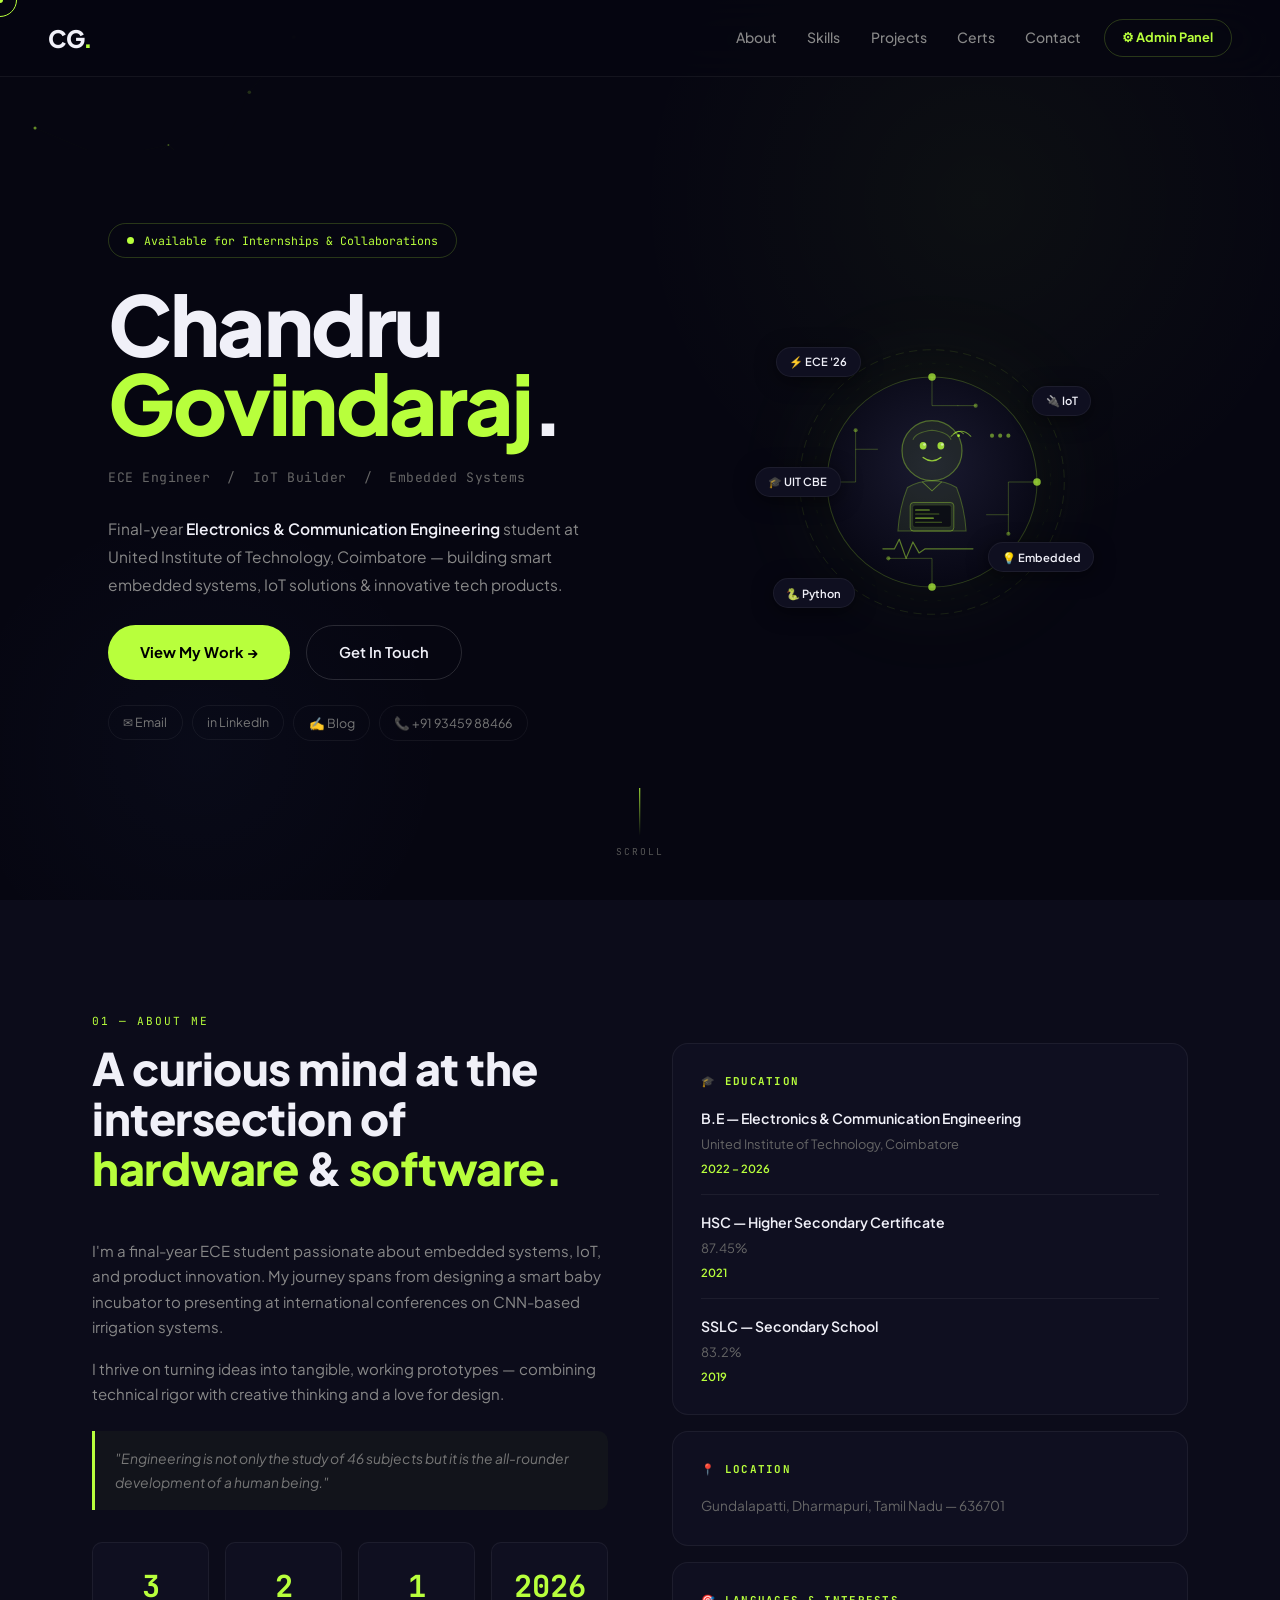
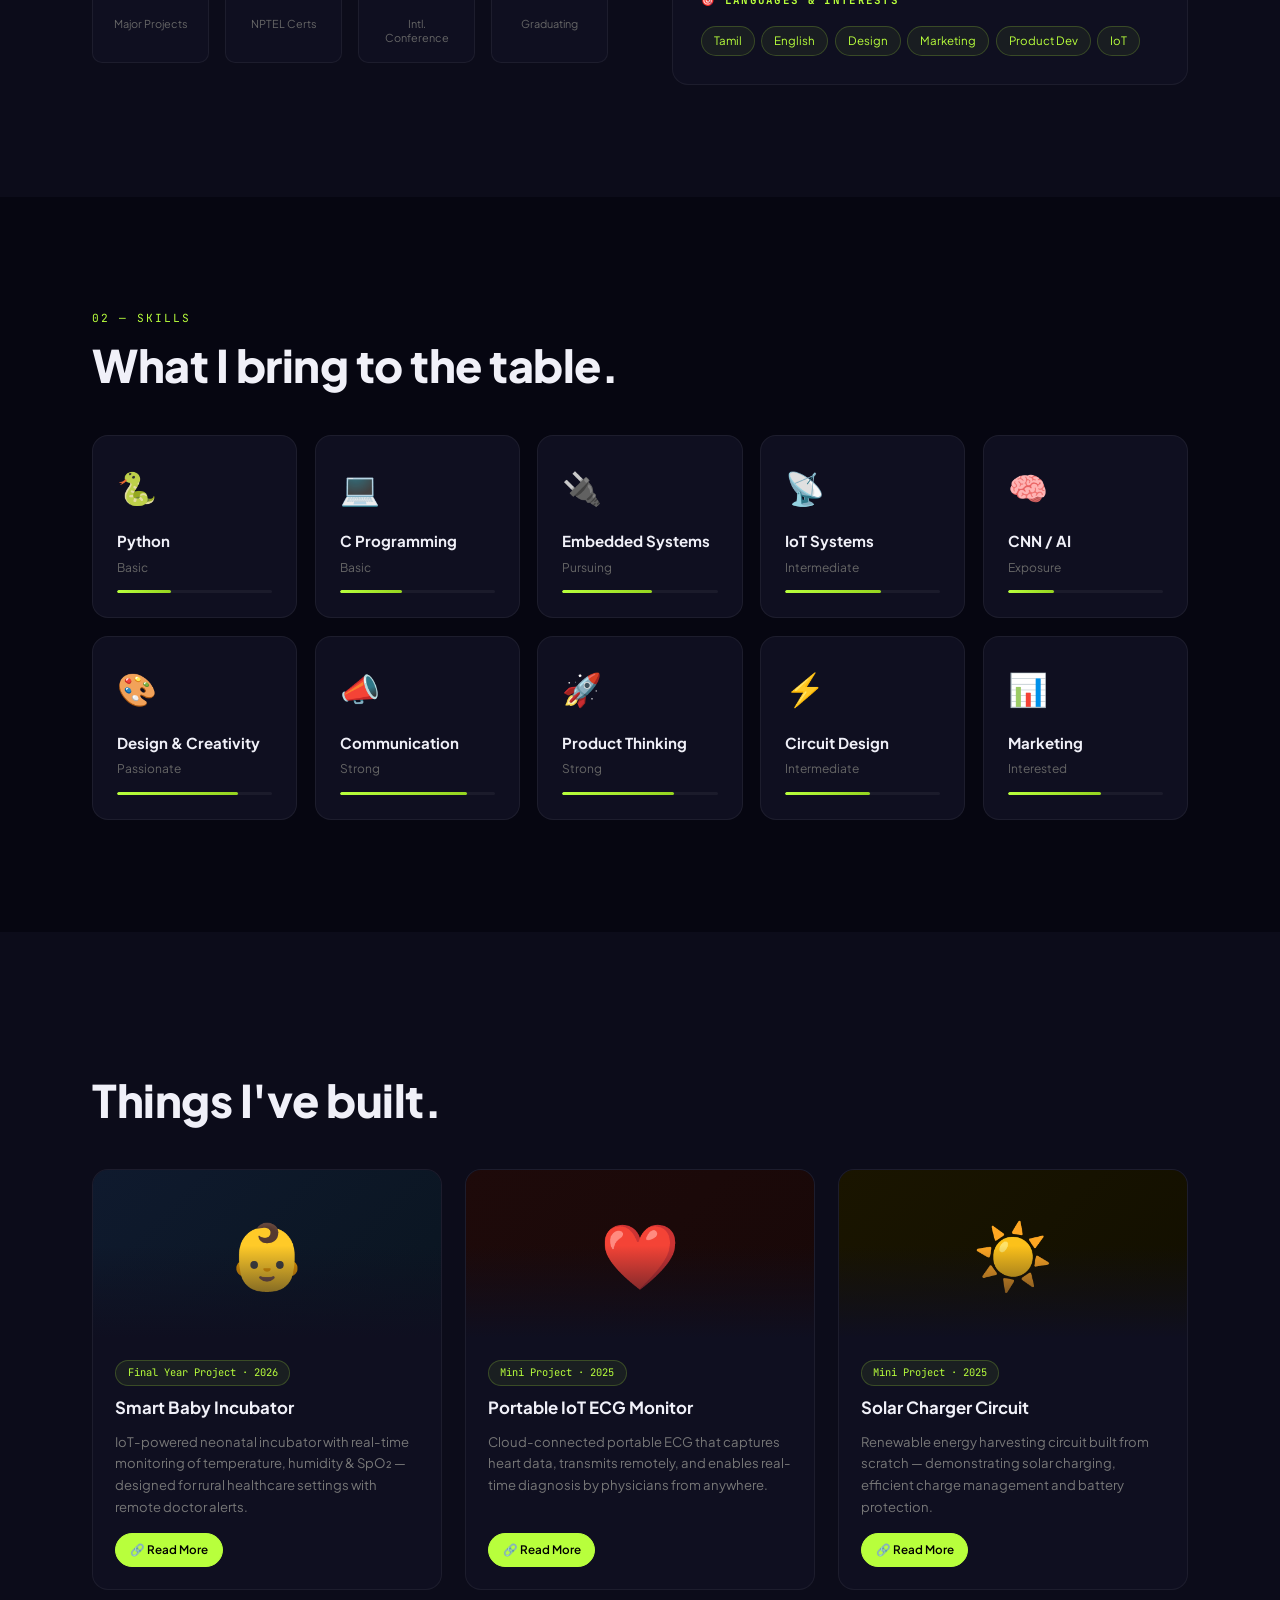
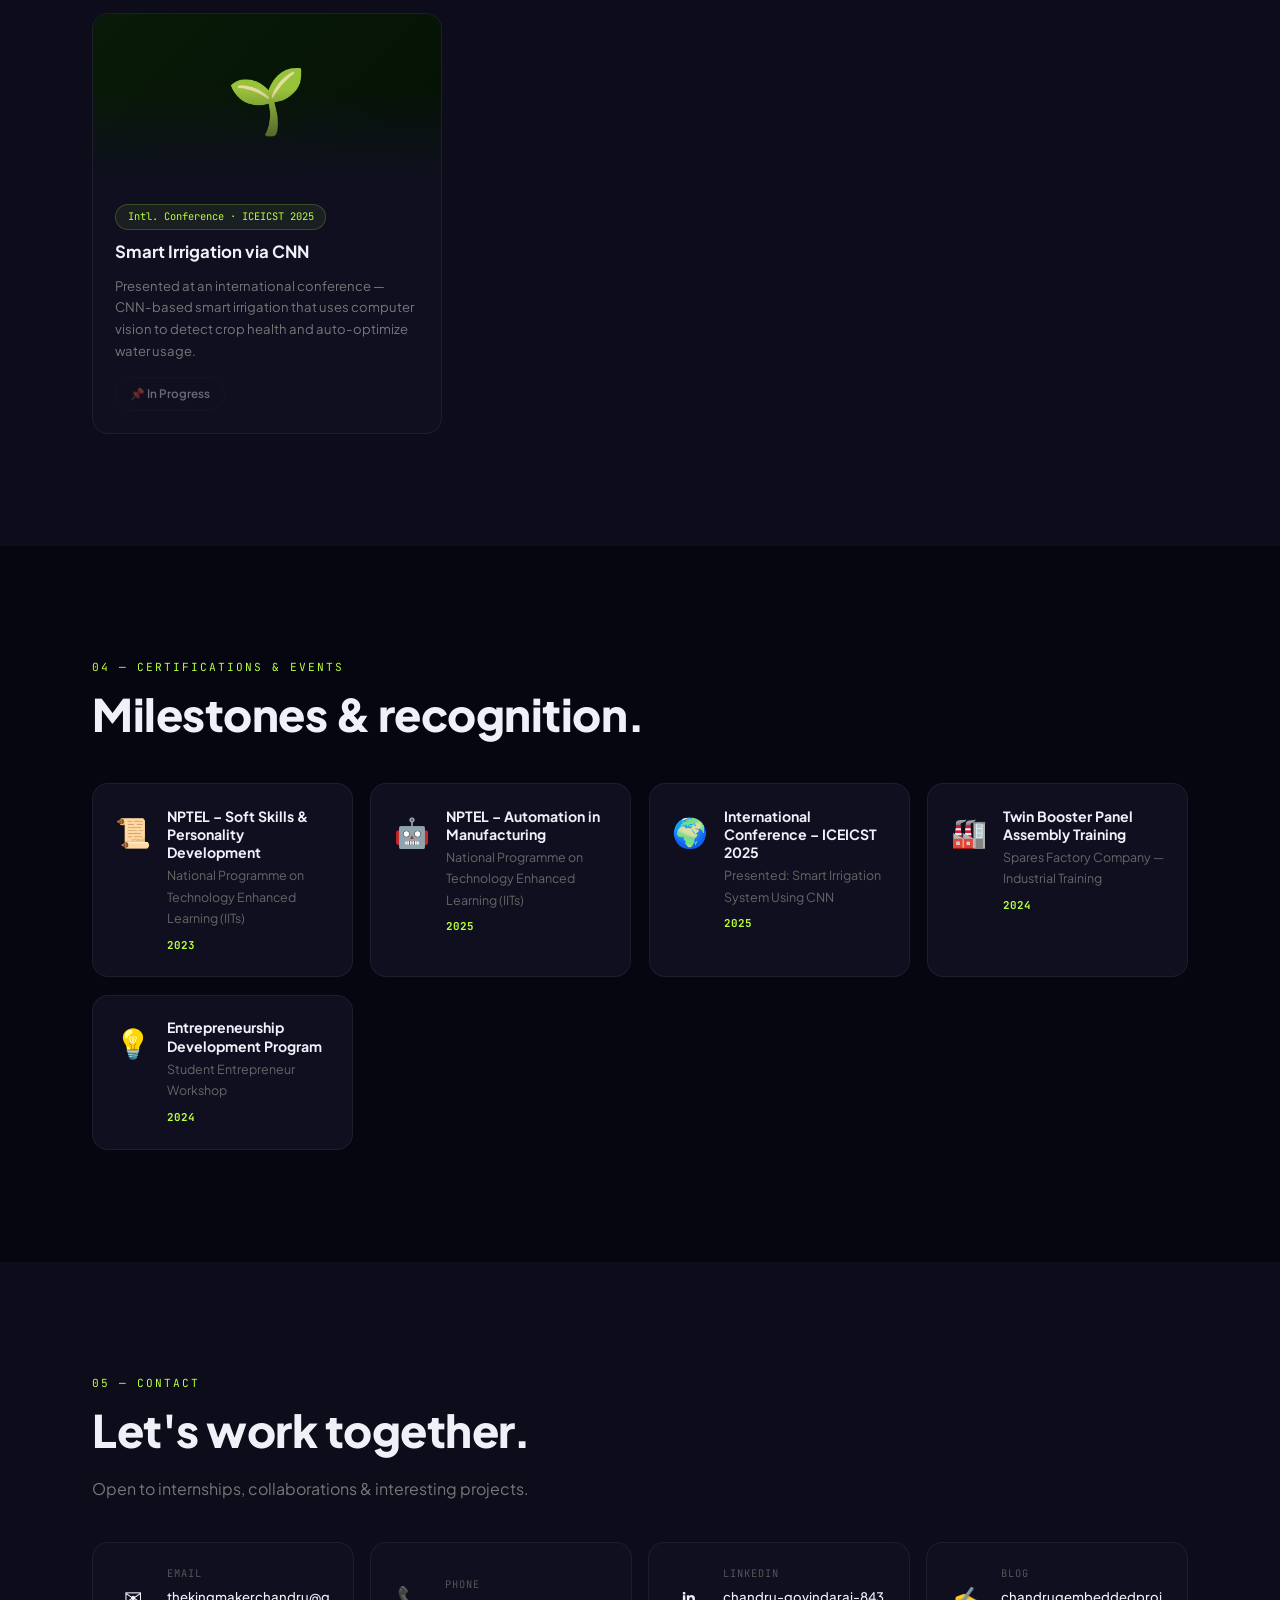
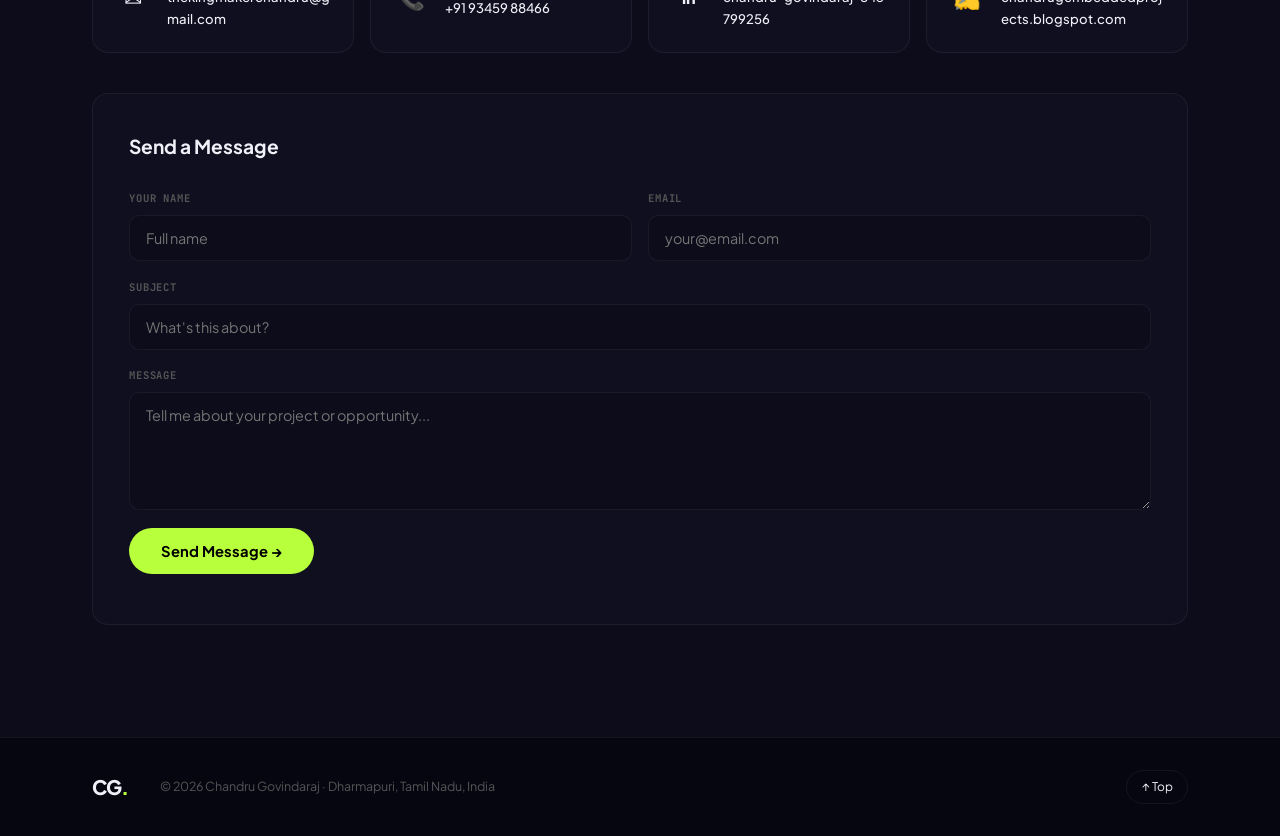
==== commit ff0d93c5: "Add files via upload" ====
--- a/index.html
+++ b/index.html
@@ -3,171 +3,733 @@
 <head>
 <meta charset="UTF-8"/>
 <meta name="viewport" content="width=device-width,initial-scale=1.0"/>
-<title>Admin Login — Chandru Govindaraj</title>
+<title>Chandru Govindaraj — ECE Engineer & Innovator</title>
+<meta name="description" content="Portfolio of Chandru Govindaraj — ECE Engineer, IoT Builder & Embedded Systems enthusiast from Tamil Nadu."/>
 <link rel="preconnect" href="https://fonts.googleapis.com"/>
-<link href="https://fonts.googleapis.com/css2?family=Plus+Jakarta+Sans:wght@400;500;600;700;800&display=swap" rel="stylesheet"/>
+<link rel="preconnect" href="https://fonts.gstatic.com" crossorigin/>
+<link href="https://fonts.googleapis.com/css2?family=Plus+Jakarta+Sans:wght@300;400;500;600;700;800;900&family=JetBrains+Mono:wght@400;500;700&display=swap" rel="stylesheet"/>
 <style>
-:root{
-  --bg:#07070e;--bg2:#0d0d18;--card:#111120;
-  --a:#c8f135;--txt:#ededf5;--m:#6a6a85;
-  --border:rgba(255,255,255,0.06);--ba:rgba(200,241,53,0.18);
-  --fd:'Plus Jakarta Sans',sans-serif;
-}
-*{box-sizing:border-box;margin:0;padding:0}
-body{
-  background:var(--bg);color:var(--txt);
-  font-family:var(--fd);min-height:100vh;
-  display:flex;align-items:center;justify-content:center;
-  -webkit-font-smoothing:antialiased;
-}
-body::before{
-  content:'';position:fixed;inset:0;
-  background:
-    radial-gradient(ellipse 60% 55% at 30% 40%,rgba(200,241,53,.04) 0%,transparent 65%),
-    radial-gradient(ellipse 50% 50% at 75% 70%,rgba(100,180,255,.025) 0%,transparent 65%);
-  pointer-events:none;
-}
-.login-wrap{
-  width:100%;max-width:440px;padding:2rem;
-  position:relative;z-index:1;
-}
-.login-logo{
-  text-align:center;font-size:2.2rem;font-weight:900;
-  letter-spacing:-1.5px;margin-bottom:.5rem;
-}
-.login-logo span{color:var(--a)}
-.login-sub{text-align:center;color:var(--m);font-size:.85rem;margin-bottom:2.5rem}
-.login-card{
-  background:var(--card);border:1px solid var(--border);
-  border-radius:18px;padding:2.25rem;
-}
-.login-card h2{font-size:1.25rem;font-weight:700;margin-bottom:.35rem}
-.login-card p{font-size:.82rem;color:var(--m);margin-bottom:2rem}
-.fg{display:flex;flex-direction:column;gap:.45rem;margin-bottom:1.25rem}
-.fg label{font-size:.72rem;font-weight:600;color:var(--m);text-transform:uppercase;letter-spacing:.07em}
-.input-wrap{position:relative}
-.fg input{
-  width:100%;background:var(--bg2);border:1.5px solid var(--border);
-  border-radius:10px;padding:.82rem 1rem;
-  color:var(--txt);font-family:var(--fd);font-size:.92rem;
-  outline:none;transition:border-color .28s,box-shadow .28s;
-}
-.fg input:focus{border-color:var(--a);box-shadow:0 0 0 3px rgba(200,241,53,.07)}
-.pw-toggle{
-  position:absolute;right:.9rem;top:50%;transform:translateY(-50%);
-  background:none;border:none;color:var(--m);cursor:pointer;font-size:1rem;
-  transition:color .2s;
-}
-.pw-toggle:hover{color:var(--txt)}
-.login-hint{
-  display:flex;align-items:center;justify-content:space-between;
-  margin-bottom:1.75rem;
-}
-.remember{display:flex;align-items:center;gap:.5rem;font-size:.8rem;color:var(--m);cursor:pointer}
-.remember input{accent-color:var(--a)}
-.btn-login{
-  width:100%;padding:.92rem;background:var(--a);color:var(--bg);
-  font-family:var(--fd);font-size:.95rem;font-weight:700;
-  border:none;border-radius:50px;cursor:pointer;
-  position:relative;overflow:hidden;
-  transition:transform .28s,box-shadow .28s;
-}
-.btn-login::before{
-  content:'';position:absolute;inset:0;
-  background:rgba(255,255,255,.25);
-  transform:translateX(-110%) skewX(-18deg);
-  transition:transform .5s;
-}
-.btn-login:hover::before{transform:translateX(110%) skewX(-18deg)}
-.btn-login:hover{transform:translateY(-2px);box-shadow:0 12px 32px rgba(200,241,53,.25)}
-.btn-login:disabled{opacity:.6;transform:none;cursor:not-allowed}
-.err-msg{
-  margin-top:1rem;padding:.75rem 1rem;
-  background:rgba(255,80,80,.08);border:1px solid rgba(255,80,80,.2);
-  border-radius:8px;font-size:.82rem;color:#ff7070;
-  display:none;
-}
-.err-msg.show{display:block}
-.login-back{display:block;text-align:center;margin-top:1.5rem;font-size:.8rem;color:var(--m);transition:color .2s}
-.login-back:hover{color:var(--a)}
-.shield{
-  width:48px;height:48px;background:rgba(200,241,53,.08);
-  border:1px solid var(--ba);border-radius:12px;
-  display:flex;align-items:center;justify-content:center;
-  font-size:1.4rem;margin:0 auto 1.5rem;
+/* ═══ TOKENS ═══ */
+:root {
+  --bg: #060611; --bg2: #0c0c1a; --bg3: #111125;
+  --card: #0f0f20; --cardh: #16162a;
+  --acc: #b8ff3c; --acc2: #95d420; --accg: rgba(184,255,60,0.15);
+  --txt: #f0f0f8; --muted: #6868888;
+  --bdr: rgba(255,255,255,0.06); --bdra: rgba(184,255,60,0.2);
+  --glow: 0 0 60px rgba(184,255,60,0.08);
+  --r: 16px; --rs: 10px;
+  --ease: cubic-bezier(0.4,0,0.2,1); --spd: 0.3s;
+  --f1: 'Plus Jakarta Sans', sans-serif;
+  --f2: 'JetBrains Mono', monospace;
+}
+*, *::before, *::after { box-sizing: border-box; margin: 0; padding: 0; }
+html { scroll-behavior: smooth; }
+body {
+  background: var(--bg); color: var(--txt);
+  font-family: var(--f1); line-height: 1.7;
+  overflow-x: hidden; cursor: none;
+  -webkit-font-smoothing: antialiased;
+}
+a { text-decoration: none; color: inherit; }
+button { font-family: var(--f1); }
+::selection { background: var(--acc); color: #000; }
+::-webkit-scrollbar { width: 4px; }
+::-webkit-scrollbar-track { background: var(--bg); }
+::-webkit-scrollbar-thumb { background: var(--bdra); border-radius: 4px; }
+
+/* ═══ LOADER ═══ */
+#loader {
+  position: fixed; inset: 0; z-index: 9999;
+  background: var(--bg);
+  display: flex; flex-direction: column; align-items: center; justify-content: center; gap: 20px;
+  transition: opacity 0.6s ease, visibility 0.6s ease;
+}
+#loader.done { opacity: 0; visibility: hidden; }
+.ld-logo { font-family: var(--f1); font-size: 3rem; font-weight: 900; color: var(--acc); letter-spacing: -2px; }
+.ld-bar { width: 160px; height: 2px; background: var(--bdr); border-radius: 2px; overflow: hidden; }
+.ld-fill { height: 100%; width: 0; background: var(--acc); border-radius: 2px; animation: ldFill 0.9s var(--ease) forwards; }
+@keyframes ldFill { to { width: 100%; } }
+
+/* ═══ CURSOR ═══ */
+#cur { position: fixed; top: 0; left: 0; width: 34px; height: 34px; border: 1.5px solid var(--acc); border-radius: 50%; pointer-events: none; z-index: 9998; transform: translate(-50%,-50%); transition: width 0.22s, height 0.22s, background 0.22s; mix-blend-mode: normal; }
+#cur2 { position: fixed; top: 0; left: 0; width: 6px; height: 6px; background: var(--acc); border-radius: 50%; pointer-events: none; z-index: 9999; transform: translate(-50%,-50%); }
+body.hov #cur { width: 52px; height: 52px; background: rgba(184,255,60,0.08); }
+
+/* ═══ NAV ═══ */
+.nav {
+  position: fixed; inset: 0 0 auto 0; z-index: 500;
+  display: flex; align-items: center; gap: 0.5rem;
+  padding: 1.1rem 3rem;
+  background: rgba(6,6,17,0.85); backdrop-filter: blur(24px);
+  border-bottom: 1px solid var(--bdr);
+  transition: padding var(--spd) var(--ease);
+}
+.nav.scrolled { padding: 0.7rem 3rem; }
+.nav-logo { font-family: var(--f1); font-size: 1.5rem; font-weight: 900; letter-spacing: -1.5px; margin-right: auto; }
+.nav-logo span { color: var(--acc); }
+.nav-links { display: flex; list-style: none; gap: 0.1rem; }
+.nav-links a { display: block; padding: 0.45rem 0.9rem; border-radius: 50px; font-size: 0.875rem; font-weight: 500; color: #888; transition: color var(--spd), background var(--spd); }
+.nav-links a:hover, .nav-links a.active { color: var(--txt); background: rgba(255,255,255,0.05); }
+.nav-admin { padding: 0.46rem 1.1rem; border: 1px solid var(--bdra); border-radius: 50px; font-size: 0.8rem; font-weight: 700; color: var(--acc); transition: background var(--spd), color var(--spd); white-space: nowrap; }
+.nav-admin:hover { background: var(--acc); color: #000; }
+.hamburger { display: none; flex-direction: column; gap: 5px; background: none; border: none; cursor: pointer; padding: 4px; }
+.hamburger span { display: block; width: 22px; height: 2px; background: var(--txt); border-radius: 2px; transition: var(--spd) var(--ease); }
+
+/* Mobile menu */
+.mob { position: fixed; inset: 0; z-index: 490; background: var(--bg2); display: none; flex-direction: column; align-items: center; justify-content: center; gap: 2rem; }
+.mob.open { display: flex; }
+.mob-close { position: absolute; top: 1.5rem; right: 1.5rem; background: none; border: none; font-size: 1.5rem; color: #888; cursor: pointer; }
+.mob a { font-size: 2rem; font-weight: 800; transition: color var(--spd); }
+.mob a:hover { color: var(--acc); }
+
+/* ═══ UTILITIES ═══ */
+.wrap { max-width: 1160px; margin: 0 auto; padding: 0 2rem; }
+.section { padding: 7rem 0; }
+.section.alt { background: var(--bg2); }
+.reveal { opacity: 0; transform: translateY(30px); transition: opacity 0.7s var(--ease), transform 0.7s var(--ease); }
+.reveal.in { opacity: 1; transform: none; }
+.sec-label { font-family: var(--f2); font-size: 0.7rem; color: var(--acc); letter-spacing: 0.18em; text-transform: uppercase; display: block; margin-bottom: 0.75rem; }
+.sec-h2 { font-size: clamp(1.9rem, 3.8vw, 2.8rem); font-weight: 800; line-height: 1.12; letter-spacing: -0.5px; margin-bottom: 2.75rem; }
+.sec-h2 em { color: var(--acc); font-style: normal; }
+.btn-solid { display: inline-flex; align-items: center; gap: 0.5rem; padding: 0.88rem 2rem; background: var(--acc); color: #000; font-family: var(--f1); font-size: 0.92rem; font-weight: 700; border-radius: 50px; border: none; cursor: pointer; position: relative; overflow: hidden; transition: transform var(--spd) var(--ease), box-shadow var(--spd) var(--ease); }
+.btn-solid::before { content: ''; position: absolute; inset: 0; background: rgba(255,255,255,0.28); transform: translateX(-110%) skewX(-18deg); transition: transform 0.5s var(--ease); }
+.btn-solid:hover::before { transform: translateX(110%) skewX(-18deg); }
+.btn-solid:hover { transform: translateY(-3px); box-shadow: 0 14px 36px rgba(184,255,60,0.28); }
+.btn-solid:active { transform: translateY(-1px); }
+.btn-ghost { display: inline-flex; align-items: center; gap: 0.5rem; padding: 0.88rem 2rem; border: 1.5px solid rgba(255,255,255,0.14); border-radius: 50px; font-family: var(--f1); font-size: 0.92rem; font-weight: 600; color: var(--txt); transition: border-color var(--spd), color var(--spd), transform var(--spd); }
+.btn-ghost:hover { border-color: var(--acc); color: var(--acc); transform: translateY(-3px); }
+
+/* ═══ HERO ═══ */
+.hero { min-height: 100vh; display: flex; align-items: center; padding: 9rem 0 5rem; position: relative; overflow: hidden; }
+.hero-canvas { position: absolute; inset: 0; z-index: 0; pointer-events: none; }
+.hero-glow1 { position: absolute; width: 700px; height: 700px; border-radius: 50%; background: radial-gradient(circle, rgba(184,255,60,0.04) 0%, transparent 70%); top: -150px; right: -50px; pointer-events: none; z-index: 0; }
+.hero-glow2 { position: absolute; width: 500px; height: 500px; border-radius: 50%; background: radial-gradient(circle, rgba(100,150,255,0.03) 0%, transparent 70%); bottom: -100px; left: -50px; pointer-events: none; z-index: 0; }
+.hero-inner { display: grid; grid-template-columns: 1fr 480px; align-items: center; gap: 4rem; position: relative; z-index: 1; }
+.hero-left { display: flex; flex-direction: column; gap: 1.6rem; }
+.hero-badge { display: inline-flex; align-items: center; gap: 0.65rem; padding: 0.42rem 1.1rem; border: 1px solid var(--bdra); border-radius: 50px; font-family: var(--f2); font-size: 0.72rem; color: var(--acc); width: fit-content; animation: fadeUp 0.6s 0.1s var(--ease) both; }
+.badge-dot { width: 7px; height: 7px; background: var(--acc); border-radius: 50%; animation: blink 2s ease infinite; }
+@keyframes blink { 0%,100%{opacity:1} 50%{opacity:0.3} }
+.hero-name { font-size: clamp(3rem, 6.5vw, 5.8rem); font-weight: 900; line-height: 0.95; letter-spacing: -2.5px; animation: fadeUp 0.6s 0.2s var(--ease) both; }
+.hero-name .ln1 { display: block; color: var(--txt); }
+.hero-name .ln2 { display: block; color: var(--acc); }
+.hero-role { font-family: var(--f2); font-size: 0.82rem; color: #666; letter-spacing: 0.04em; animation: fadeUp 0.6s 0.3s var(--ease) both; }
+.hero-bio { font-size: 0.97rem; color: #888; line-height: 1.8; max-width: 520px; animation: fadeUp 0.6s 0.4s var(--ease) both; }
+.hero-bio strong { color: var(--txt); font-weight: 600; }
+.hero-btns { display: flex; gap: 1rem; flex-wrap: wrap; animation: fadeUp 0.6s 0.5s var(--ease) both; }
+.hero-pills { display: flex; gap: 0.55rem; flex-wrap: wrap; animation: fadeUp 0.6s 0.6s var(--ease) both; }
+.pill { padding: 0.38rem 0.9rem; border: 1px solid var(--bdr); border-radius: 50px; font-size: 0.78rem; color: #777; transition: border-color var(--spd), color var(--spd), transform var(--spd); }
+.pill:hover { border-color: var(--acc); color: var(--acc); transform: translateY(-2px); }
+@keyframes fadeUp { from { opacity: 0; transform: translateY(22px); } to { opacity: 1; transform: none; } }
+
+/* Avatar */
+.hero-right { display: flex; align-items: center; justify-content: center; animation: fadeUp 0.7s 0.35s var(--ease) both; }
+.av-wrap { position: relative; display: flex; align-items: center; justify-content: center; }
+.av-svg { width: 100%; max-width: 450px; filter: drop-shadow(0 0 50px rgba(184,255,60,0.07)); }
+.spin-cw  { animation: spinCW  24s linear infinite; transform-origin: 220px 220px; }
+.spin-ccw { animation: spinCCW 18s linear infinite; transform-origin: 220px 220px; }
+@keyframes spinCW  { to { transform: rotate(360deg); } }
+@keyframes spinCCW { to { transform: rotate(-360deg); } }
+.pr-anim { animation: prAnim 2.6s ease-out infinite; }
+.pr-anim:nth-child(2) { animation-delay: 0.65s; }
+.pr-anim:nth-child(3) { animation-delay: 1.3s; }
+.pr-anim:nth-child(4) { animation-delay: 1.95s; }
+@keyframes prAnim { 0% { opacity: 0.8; } 100% { opacity: 0; transform: scale(2.2); } }
+.blink-g circle { animation: bkG 1.2s ease infinite; }
+.blink-g circle:nth-child(2) { animation-delay: 0.4s; }
+.blink-g circle:nth-child(3) { animation-delay: 0.8s; }
+@keyframes bkG { 0%,100%{opacity:0.35} 50%{opacity:1} }
+.fc { position: absolute; background: var(--card); border: 1px solid var(--bdr); border-radius: 50px; padding: 0.28rem 0.78rem; font-size: 0.7rem; font-weight: 600; white-space: nowrap; box-shadow: 0 4px 20px rgba(0,0,0,0.5); animation: fcFloat 4s ease-in-out infinite; }
+.fc1 { top: 5%;  left: -2%;  animation-delay: 0s; }
+.fc2 { top: 18%; right: -3%; animation-delay: 1s; }
+.fc3 { bottom: 20%; right: -4%; animation-delay: 2s; }
+.fc4 { bottom: 8%;  left: -3%; animation-delay: 3s; }
+.fc5 { top: 45%; left: -9%; animation-delay: 1.5s; }
+@keyframes fcFloat { 0%,100%{transform:translateY(0)} 50%{transform:translateY(-9px)} }
+
+/* Scroll indicator */
+.scrl { position: absolute; bottom: 2.5rem; left: 50%; transform: translateX(-50%); display: flex; flex-direction: column; align-items: center; gap: 0.5rem; z-index: 1; }
+.scrl-line { width: 1px; height: 48px; background: linear-gradient(to bottom, var(--acc), transparent); animation: scrlAnim 2s ease infinite; }
+@keyframes scrlAnim { 0%,100%{opacity:1} 50%{opacity:0.3;transform:scaleY(0.5)} }
+.scrl span { font-family: var(--f2); font-size: 0.6rem; letter-spacing: 0.2em; color: #555; text-transform: uppercase; }
+
+/* ═══ ABOUT ═══ */
+.about-grid { display: grid; grid-template-columns: 1fr 1fr; gap: 4rem; align-items: start; }
+.about-text p { color: #888; font-size: 0.94rem; margin-bottom: 1rem; }
+.about-quote { margin: 1.5rem 0; padding: 1rem 1.25rem; border-left: 3px solid var(--acc); background: rgba(184,255,60,0.03); border-radius: 0 var(--rs) var(--rs) 0; font-style: italic; font-size: 0.87rem; color: #777; }
+.stats-row { display: grid; grid-template-columns: repeat(4,1fr); gap: 1rem; margin-top: 2rem; }
+.st { text-align: center; padding: 1.1rem; background: var(--card); border: 1px solid var(--bdr); border-radius: var(--rs); transition: border-color var(--spd), transform var(--spd); }
+.st:hover { border-color: var(--bdra); transform: translateY(-3px); }
+.st-n { display: block; font-family: var(--f2); font-size: 1.9rem; font-weight: 700; color: var(--acc); }
+.st-l { display: block; font-size: 0.68rem; color: #666; margin-top: 0.25rem; line-height: 1.3; }
+.acard { background: var(--card); border: 1px solid var(--bdr); border-radius: var(--r); padding: 1.75rem; transition: border-color var(--spd), box-shadow var(--spd); }
+.acard:hover { border-color: var(--bdra); box-shadow: var(--glow); }
+.acard + .acard { margin-top: 1rem; }
+.acard-head { font-family: var(--f2); font-size: 0.68rem; font-weight: 700; color: var(--acc); letter-spacing: 0.12em; text-transform: uppercase; margin-bottom: 1rem; }
+.edu-item { padding-bottom: 1rem; margin-bottom: 1rem; border-bottom: 1px solid var(--bdr); }
+.edu-item:last-child { padding-bottom: 0; margin-bottom: 0; border-bottom: none; }
+.edu-title { font-size: 0.88rem; font-weight: 600; margin-bottom: 0.2rem; }
+.edu-sub { font-size: 0.8rem; color: #666; }
+.edu-yr { font-size: 0.7rem; color: var(--acc); font-weight: 600; margin-top: 0.2rem; }
+.chip-row { display: flex; flex-wrap: wrap; gap: 0.4rem; }
+.chip { padding: 0.28rem 0.75rem; background: rgba(184,255,60,0.06); border: 1px solid var(--bdra); border-radius: 50px; font-size: 0.72rem; color: var(--acc); }
+
+/* ═══ SKILLS ═══ */
+.skills-grid { display: grid; grid-template-columns: repeat(auto-fill, minmax(205px,1fr)); gap: 1.1rem; }
+.sk { background: var(--card); border: 1px solid var(--bdr); border-radius: var(--r); padding: 1.5rem; position: relative; overflow: hidden; transition: border-color var(--spd), transform var(--spd), box-shadow var(--spd); }
+.sk::before { content: ''; position: absolute; top: 0; left: 0; right: 0; height: 2px; background: linear-gradient(90deg, var(--acc), var(--acc2)); transform: scaleX(0); transform-origin: left; transition: transform var(--spd); }
+.sk:hover { border-color: var(--bdra); transform: translateY(-5px); box-shadow: var(--glow); }
+.sk:hover::before { transform: scaleX(1); }
+.sk-icon { font-size: 2rem; margin-bottom: 0.9rem; }
+.sk-name { font-size: 0.94rem; font-weight: 700; margin-bottom: 0.25rem; }
+.sk-level { font-size: 0.75rem; color: #666; margin-bottom: 0.75rem; }
+.sk-bar { height: 3px; background: rgba(255,255,255,0.05); border-radius: 2px; overflow: hidden; }
+.sk-fill { height: 100%; background: linear-gradient(90deg, var(--acc), var(--acc2)); border-radius: 2px; width: 0; transition: width 1.3s var(--ease); }
+
+/* ═══ PROJECTS ═══ */
+.proj-grid { display: grid; grid-template-columns: repeat(auto-fill, minmax(320px,1fr)); gap: 1.4rem; }
+.pj { background: var(--card); border: 1px solid var(--bdr); border-radius: var(--r); overflow: hidden; display: flex; flex-direction: column; transition: border-color var(--spd), transform var(--spd), box-shadow var(--spd); }
+.pj:hover { border-color: var(--bdra); transform: translateY(-7px); box-shadow: 0 24px 60px rgba(0,0,0,0.4), var(--glow); }
+.pj-thumb { height: 168px; display: flex; align-items: center; justify-content: center; font-size: 4rem; position: relative; overflow: hidden; }
+.pj-thumb::after { content: ''; position: absolute; inset: 0; background: linear-gradient(to bottom, transparent 45%, var(--card)); }
+.pj-body { padding: 1.4rem; flex: 1; display: flex; flex-direction: column; gap: 0.5rem; }
+.pj-tag { display: inline-block; padding: 0.2rem 0.7rem; background: rgba(184,255,60,0.07); border: 1px solid var(--bdra); border-radius: 50px; font-family: var(--f2); font-size: 0.65rem; color: var(--acc); width: fit-content; }
+.pj-title { font-size: 1.05rem; font-weight: 700; }
+.pj-desc { font-size: 0.82rem; color: #777; flex: 1; line-height: 1.65; }
+.pj-links { display: flex; gap: 0.6rem; margin-top: 0.5rem; flex-wrap: wrap; }
+.pj-link { display: inline-flex; align-items: center; gap: 0.3rem; padding: 0.36rem 0.85rem; border: 1px solid var(--bdr); border-radius: 50px; font-size: 0.73rem; font-weight: 600; transition: border-color var(--spd), color var(--spd), transform var(--spd); }
+.pj-link:hover { border-color: var(--acc); color: var(--acc); transform: translateY(-2px); }
+.pj-link.prim { background: var(--acc); color: #000; border-color: var(--acc); }
+.pj-link.prim:hover { background: var(--acc2); border-color: var(--acc2); color: #000; }
+
+/* ═══ CERTS ═══ */
+.certs-grid { display: grid; grid-template-columns: repeat(auto-fill, minmax(260px,1fr)); gap: 1.1rem; }
+.ct { background: var(--card); border: 1px solid var(--bdr); border-radius: var(--r); padding: 1.4rem; display: flex; align-items: flex-start; gap: 1rem; transition: border-color var(--spd), transform var(--spd), box-shadow var(--spd); }
+.ct:hover { border-color: var(--bdra); transform: translateY(-4px); box-shadow: var(--glow); }
+.ct-icon { font-size: 1.8rem; flex-shrink: 0; }
+.ct-name { font-size: 0.88rem; font-weight: 700; margin-bottom: 0.25rem; line-height: 1.3; }
+.ct-body { font-size: 0.78rem; color: #666; margin-bottom: 0.4rem; }
+.ct-yr { font-family: var(--f2); font-size: 0.68rem; color: var(--acc); font-weight: 700; }
+
+/* ═══ CONTACT ═══ */
+.contact-sub { color: #777; margin-bottom: 2.5rem; margin-top: -1.5rem; }
+.contact-cards { display: grid; grid-template-columns: repeat(auto-fill, minmax(220px,1fr)); gap: 1rem; margin-bottom: 2.5rem; }
+.cc { background: var(--card); border: 1px solid var(--bdr); border-radius: var(--r); padding: 1.35rem; display: flex; align-items: center; gap: 1rem; transition: border-color var(--spd), transform var(--spd), box-shadow var(--spd); }
+.cc:hover { border-color: var(--bdra); transform: translateY(-4px); box-shadow: var(--glow); }
+.cc-icon { font-size: 1.4rem; flex-shrink: 0; width: 36px; text-align: center; }
+.cc-lbl { font-family: var(--f2); font-size: 0.65rem; color: #555; text-transform: uppercase; letter-spacing: 0.1em; margin-bottom: 0.2rem; }
+.cc-val { font-size: 0.82rem; font-weight: 500; word-break: break-all; }
+.cform { background: var(--card); border: 1px solid var(--bdr); border-radius: var(--r); padding: 2.25rem; }
+.cform h3 { font-size: 1.2rem; font-weight: 700; margin-bottom: 1.75rem; }
+.f2 { display: grid; grid-template-columns: 1fr 1fr; gap: 1rem; }
+.fg { display: flex; flex-direction: column; gap: 0.42rem; margin-bottom: 1.1rem; }
+.fg label { font-family: var(--f2); font-size: 0.66rem; font-weight: 700; color: #555; text-transform: uppercase; letter-spacing: 0.08em; }
+.fg input, .fg textarea { background: var(--bg2); border: 1.5px solid var(--bdr); border-radius: var(--rs); padding: 0.82rem 1rem; color: var(--txt); font-family: var(--f1); font-size: 0.9rem; outline: none; resize: vertical; transition: border-color var(--spd), box-shadow var(--spd); }
+.fg input:focus, .fg textarea:focus { border-color: var(--acc); box-shadow: 0 0 0 3px rgba(184,255,60,0.07); }
+#fmsg { margin-top: 0.85rem; font-size: 0.88rem; font-weight: 600; color: var(--acc); }
+
+/* ═══ FOOTER ═══ */
+.footer { padding: 2rem 0; border-top: 1px solid var(--bdr); }
+.footer-in { display: flex; align-items: center; gap: 2rem; flex-wrap: wrap; }
+.f-logo { font-size: 1.25rem; font-weight: 900; letter-spacing: -1px; }
+.f-logo span { color: var(--acc); }
+.f-copy { color: #555; font-size: 0.78rem; flex: 1; }
+.f-top { padding: 0.38rem 0.9rem; border: 1px solid var(--bdr); border-radius: 50px; font-size: 0.75rem; transition: border-color var(--spd), color var(--spd), transform var(--spd); }
+.f-top:hover { border-color: var(--acc); color: var(--acc); transform: translateY(-2px); }
+
+/* ═══ RESPONSIVE ═══ */
+@media (max-width: 980px) {
+  .hero-inner { grid-template-columns: 1fr; gap: 3rem; }
+  .hero-right { order: -1; }
+  .av-svg { max-width: 300px; }
+  .about-grid { grid-template-columns: 1fr; gap: 2rem; }
+  .stats-row { grid-template-columns: repeat(2,1fr); }
+  .nav { padding: 1rem 1.5rem; }
+  .nav.scrolled { padding: 0.65rem 1.5rem; }
+}
+@media (max-width: 640px) {
+  .nav-links, .nav-admin { display: none; }
+  .hamburger { display: flex; }
+  .hero { padding: 7rem 0 4rem; }
+  .section { padding: 4.5rem 0; }
+  .hero-name { font-size: clamp(2.7rem,12vw,4rem); letter-spacing: -1.5px; }
+  .f2 { grid-template-columns: 1fr; }
+  .fc1,.fc4 { left: -1%; } .fc2,.fc3 { right: -1%; } .fc5 { display: none; }
 }
 </style>
 </head>
 <body>
-<div class="login-wrap">
-  <div class="login-logo">CG<span>.</span></div>
-  <p class="login-sub">Portfolio Admin Panel</p>
-  <div class="login-card">
-    <div class="shield">🔐</div>
-    <h2>Welcome back</h2>
-    <p>Sign in to manage your portfolio content</p>
-    <form id="loginForm" onsubmit="doLogin(event)">
-      <div class="fg">
-        <label>Username</label>
-        <input type="text" id="uname" placeholder="Enter username" autocomplete="username" required/>
+
+<!-- LOADER -->
+<div id="loader">
+  <div class="ld-logo">CG.</div>
+  <div class="ld-bar"><div class="ld-fill"></div></div>
+</div>
+
+<!-- CURSOR -->
+<div id="cur"></div>
+<div id="cur2"></div>
+
+<!-- NAV -->
+<nav class="nav" id="nav">
+  <a href="#home" class="nav-logo">CG<span>.</span></a>
+  <ul class="nav-links">
+    <li><a href="#about" class="nav-a">About</a></li>
+    <li><a href="#skills" class="nav-a">Skills</a></li>
+    <li><a href="#projects" class="nav-a">Projects</a></li>
+    <li><a href="#certs" class="nav-a">Certs</a></li>
+    <li><a href="#contact" class="nav-a">Contact</a></li>
+  </ul>
+  <a href="admin/login.html" class="nav-admin">⚙ Admin Panel</a>
+  <button class="hamburger" id="ham"><span></span><span></span><span></span></button>
+</nav>
+
+<!-- MOBILE MENU -->
+<div class="mob" id="mob">
+  <button class="mob-close" onclick="closeMob()">✕</button>
+  <a href="#about"    onclick="closeMob()">About</a>
+  <a href="#skills"   onclick="closeMob()">Skills</a>
+  <a href="#projects" onclick="closeMob()">Projects</a>
+  <a href="#certs"    onclick="closeMob()">Certs</a>
+  <a href="#contact"  onclick="closeMob()">Contact</a>
+  <a href="admin/login.html" style="color:var(--acc)">⚙ Admin</a>
+</div>
+
+<!-- ═══════════ HERO ═══════════ -->
+<section class="hero" id="home">
+  <canvas class="hero-canvas" id="heroCanvas"></canvas>
+  <div class="hero-glow1"></div>
+  <div class="hero-glow2"></div>
+  <div class="wrap hero-inner">
+
+    <!-- LEFT -->
+    <div class="hero-left">
+      <div class="hero-badge">
+        <span class="badge-dot"></span>
+        Available for Internships &amp; Collaborations
       </div>
-      <div class="fg">
-        <label>Password</label>
-        <div class="input-wrap">
-          <input type="password" id="pw" placeholder="Enter password" autocomplete="current-password" required/>
-          <button type="button" class="pw-toggle" id="pwToggle" onclick="togglePw()">👁</button>
+      <h1 class="hero-name">
+        <span class="ln1">Chandru</span>
+        <span class="ln2">Govindaraj<span style="color:var(--txt)">.</span></span>
+      </h1>
+      <p class="hero-role">ECE Engineer &nbsp;/&nbsp; IoT Builder &nbsp;/&nbsp; Embedded Systems</p>
+      <p class="hero-bio">Final-year <strong>Electronics &amp; Communication Engineering</strong> student at United Institute of Technology, Coimbatore — building smart embedded systems, IoT solutions &amp; innovative tech products.</p>
+      <div class="hero-btns">
+        <a href="#projects" class="btn-solid">View My Work →</a>
+        <a href="#contact"  class="btn-ghost">Get In Touch</a>
+      </div>
+      <div class="hero-pills">
+        <a href="mailto:thekingmakerchandru@gmail.com" class="pill">✉ Email</a>
+        <a href="https://linkedin.com/in/chandru-govindaraj-843799256" target="_blank" class="pill">in LinkedIn</a>
+        <a href="https://chandrugembeddedprojects.blogspot.com" target="_blank" class="pill">✍ Blog</a>
+        <a href="tel:+919345988466" class="pill">📞 +91 93459 88466</a>
+      </div>
+    </div>
+
+    <!-- RIGHT — SVG Avatar -->
+    <div class="hero-right">
+      <div class="av-wrap">
+        <svg class="av-svg" viewBox="0 0 440 440" xmlns="http://www.w3.org/2000/svg">
+          <defs>
+            <radialGradient id="bg1" cx="50%" cy="42%" r="56%">
+              <stop offset="0%" stop-color="#1a1a30"/>
+              <stop offset="100%" stop-color="#080815"/>
+            </radialGradient>
+            <radialGradient id="glow1" cx="50%" cy="50%" r="50%">
+              <stop offset="0%" stop-color="rgba(184,255,60,0.16)"/>
+              <stop offset="100%" stop-color="transparent"/>
+            </radialGradient>
+            <filter id="sf"><feGaussianBlur stdDeviation="5"/></filter>
+          </defs>
+
+          <!-- glow bg -->
+          <circle cx="220" cy="220" r="200" fill="url(#glow1)" filter="url(#sf)"/>
+
+          <!-- spinning rings -->
+          <circle cx="220" cy="220" r="194" fill="none" stroke="rgba(184,255,60,0.12)" stroke-width="1.2" stroke-dasharray="12 8" class="spin-cw"/>
+          <circle cx="220" cy="220" r="174" fill="none" stroke="rgba(184,255,60,0.06)" stroke-width="1"   stroke-dasharray="5 15" class="spin-ccw"/>
+
+          <!-- main circle -->
+          <circle cx="220" cy="220" r="154" fill="url(#bg1)" stroke="rgba(184,255,60,0.22)" stroke-width="1.5"/>
+
+          <!-- circuit traces -->
+          <g stroke="rgba(184,255,60,0.26)" stroke-width="1.4" fill="none" stroke-linecap="round" stroke-linejoin="round">
+            <polyline points="66,220 108,220 108,172 140,172"/>
+            <polyline points="374,220 332,220 332,268 300,268"/>
+            <polyline points="220,66  220,108 258,108"/>
+            <polyline points="220,374 220,332 182,332"/>
+            <line x1="108" y1="172" x2="108" y2="144"/>
+            <line x1="332" y1="268" x2="332" y2="296"/>
+            <line x1="258" y1="108" x2="284" y2="108"/>
+            <line x1="182" y1="332" x2="156" y2="332"/>
+          </g>
+
+          <!-- corner nodes + pulse rings -->
+          <circle cx="66"  cy="220" r="5.5" fill="rgba(184,255,60,0.7)" class="pr-anim"/>
+          <circle cx="374" cy="220" r="5.5" fill="rgba(184,255,60,0.7)" class="pr-anim"/>
+          <circle cx="220" cy="66"  r="5.5" fill="rgba(184,255,60,0.7)" class="pr-anim"/>
+          <circle cx="220" cy="374" r="5.5" fill="rgba(184,255,60,0.7)" class="pr-anim"/>
+          <!-- inner nodes -->
+          <g fill="rgba(184,255,60,0.4)">
+            <circle cx="108" cy="144" r="3"/> <circle cx="332" cy="296" r="3"/>
+            <circle cx="284" cy="108" r="3"/> <circle cx="156" cy="332" r="3"/>
+          </g>
+
+          <!-- HEAD -->
+          <circle cx="220" cy="174" r="44" fill="rgba(184,255,60,0.07)" stroke="rgba(184,255,60,0.36)" stroke-width="1.8"/>
+          <!-- eyes -->
+          <ellipse cx="207" cy="167" rx="5" ry="5.5" fill="rgba(184,255,60,0.82)"/>
+          <ellipse cx="233" cy="167" rx="5" ry="5.5" fill="rgba(184,255,60,0.82)"/>
+          <circle  cx="209" cy="165" r="2" fill="white" opacity="0.55"/>
+          <circle  cx="235" cy="165" r="2" fill="white" opacity="0.55"/>
+          <!-- smile -->
+          <path d="M 207 184 Q 220 194 233 184" stroke="rgba(184,255,60,0.75)" stroke-width="2" fill="none" stroke-linecap="round"/>
+          <!-- hair -->
+          <path d="M 192 158 Q 196 147 220 144 Q 244 147 248 158" stroke="rgba(184,255,60,0.28)" stroke-width="1.5" fill="none"/>
+
+          <!-- BODY -->
+          <path d="M 184 228 Q 172 258 170 292 L 270 292 Q 268 258 256 228 Q 240 218 220 218 Q 200 218 184 228 Z" fill="rgba(184,255,60,0.07)" stroke="rgba(184,255,60,0.28)" stroke-width="1.5"/>
+          <!-- collar -->
+          <path d="M 206 220 L 220 233 L 234 220" stroke="rgba(184,255,60,0.4)" stroke-width="1.5" fill="none" stroke-linecap="round"/>
+
+          <!-- LAPTOP -->
+          <rect x="188" y="250" width="64" height="42" rx="5" fill="rgba(184,255,60,0.06)" stroke="rgba(184,255,60,0.36)" stroke-width="1.4"/>
+          <rect x="192" y="254" width="56" height="32" rx="3" fill="rgba(6,6,17,0.8)" stroke="rgba(184,255,60,0.15)" stroke-width="0.8"/>
+          <!-- code lines -->
+          <line x1="196" y1="261" x2="216" y2="261" stroke="rgba(184,255,60,0.68)" stroke-width="1.6" stroke-linecap="round"/>
+          <line x1="196" y1="267" x2="230" y2="267" stroke="rgba(184,255,60,0.35)" stroke-width="1.6" stroke-linecap="round"/>
+          <line x1="196" y1="273" x2="222" y2="273" stroke="rgba(184,255,60,0.68)" stroke-width="1.6" stroke-linecap="round"/>
+          <line x1="196" y1="279" x2="234" y2="279" stroke="rgba(184,255,60,0.35)" stroke-width="1.6" stroke-linecap="round"/>
+
+          <!-- WiFi above head -->
+          <g transform="translate(252,135)" stroke="rgba(184,255,60,0.55)" stroke-width="1.5" fill="none" stroke-linecap="round">
+            <path d="M0 14 Q7 7 14 14"/> <path d="M-4 18 Q11 3 25 18"/>
+            <circle cx="7" cy="17" r="2" fill="rgba(184,255,60,0.9)" stroke="none"/>
+          </g>
+
+          <!-- ECG wave -->
+          <polyline points="148,318 165,318 172,304 182,332 192,308 201,324 210,318 280,318"
+            fill="none" stroke="rgba(184,255,60,0.45)" stroke-width="1.8" stroke-linecap="round" stroke-linejoin="round"/>
+
+          <!-- IoT blink dots -->
+          <g class="blink-g">
+            <circle cx="308" cy="152" r="3" fill="rgba(184,255,60,0.5)"/>
+            <circle cx="320" cy="152" r="3" fill="rgba(184,255,60,0.5)"/>
+            <circle cx="332" cy="152" r="3" fill="rgba(184,255,60,0.5)"/>
+          </g>
+        </svg>
+
+        <!-- floating chips -->
+        <div class="fc fc1">⚡ ECE '26</div>
+        <div class="fc fc2">🔌 IoT</div>
+        <div class="fc fc3">💡 Embedded</div>
+        <div class="fc fc4">🐍 Python</div>
+        <div class="fc fc5">🎓 UIT CBE</div>
+      </div>
+    </div>
+  </div>
+
+  <div class="scrl">
+    <div class="scrl-line"></div>
+    <span>scroll</span>
+  </div>
+</section>
+
+<!-- ═══════════ ABOUT ═══════════ -->
+<section class="section alt" id="about">
+  <div class="wrap">
+    <span class="sec-label reveal">01 — About Me</span>
+    <div class="about-grid">
+      <div class="about-text reveal">
+        <h2 class="sec-h2">A curious mind at the intersection of <em>hardware</em> &amp; <em>software.</em></h2>
+        <p>I'm a final-year ECE student passionate about embedded systems, IoT, and product innovation. My journey spans from designing a smart baby incubator to presenting at international conferences on CNN-based irrigation systems.</p>
+        <p>I thrive on turning ideas into tangible, working prototypes — combining technical rigor with creative thinking and a love for design.</p>
+        <div class="about-quote">"Engineering is not only the study of 46 subjects but it is the all-rounder development of a human being."</div>
+        <div class="stats-row">
+          <div class="st"><span class="st-n" data-t="3">0</span><span class="st-l">Major Projects</span></div>
+          <div class="st"><span class="st-n" data-t="2">0</span><span class="st-l">NPTEL Certs</span></div>
+          <div class="st"><span class="st-n" data-t="1">0</span><span class="st-l">Intl. Conference</span></div>
+          <div class="st"><span class="st-n" data-t="2026">0</span><span class="st-l">Graduating</span></div>
         </div>
       </div>
-      <div class="login-hint">
-        <label class="remember"><input type="checkbox" id="remMe"/> Remember me</label>
+      <div class="reveal">
+        <div class="acard">
+          <div class="acard-head">🎓 Education</div>
+          <div class="edu-item">
+            <div class="edu-title">B.E — Electronics &amp; Communication Engineering</div>
+            <div class="edu-sub">United Institute of Technology, Coimbatore</div>
+            <div class="edu-yr">2022 – 2026</div>
+          </div>
+          <div class="edu-item">
+            <div class="edu-title">HSC — Higher Secondary Certificate</div>
+            <div class="edu-sub">87.45%</div>
+            <div class="edu-yr">2021</div>
+          </div>
+          <div class="edu-item">
+            <div class="edu-title">SSLC — Secondary School</div>
+            <div class="edu-sub">83.2%</div>
+            <div class="edu-yr">2019</div>
+          </div>
+        </div>
+        <div class="acard">
+          <div class="acard-head">📍 Location</div>
+          <p style="font-size:.85rem;color:#666">Gundalapatti, Dharmapuri, Tamil Nadu — 636701</p>
+        </div>
+        <div class="acard">
+          <div class="acard-head">🎯 Languages &amp; Interests</div>
+          <div class="chip-row">
+            <span class="chip">Tamil</span><span class="chip">English</span>
+            <span class="chip">Design</span><span class="chip">Marketing</span>
+            <span class="chip">Product Dev</span><span class="chip">IoT</span>
+          </div>
+        </div>
       </div>
-      <button type="submit" class="btn-login" id="loginBtn">Sign In →</button>
-      <div class="err-msg" id="errMsg">⚠ Incorrect username or password. Please try again.</div>
-    </form>
+    </div>
   </div>
-  <a href="../index.html" class="login-back">← Back to Portfolio</a>
-</div>
+</section>
+
+<!-- ═══════════ SKILLS ═══════════ -->
+<section class="section" id="skills">
+  <div class="wrap">
+    <span class="sec-label reveal">02 — Skills</span>
+    <h2 class="sec-h2 reveal">What I bring to the table.</h2>
+    <div class="skills-grid" id="skillsGrid"></div>
+  </div>
+</section>
+
+<!-- ═══════════ PROJECTS ═══════════ -->
+<section class="section alt" id="projects">
+  <div class="wrap">
+    <span class="sec-label reveal">03 — Projects</span>
+    <h2 class="sec-h2 reveal">Things I've built.</h2>
+    <div class="proj-grid" id="projGrid"></div>
+  </div>
+</section>
+
+<!-- ═══════════ CERTIFICATIONS ═══════════ -->
+<section class="section" id="certs">
+  <div class="wrap">
+    <span class="sec-label reveal">04 — Certifications &amp; Events</span>
+    <h2 class="sec-h2 reveal">Milestones &amp; recognition.</h2>
+    <div class="certs-grid" id="certsGrid"></div>
+  </div>
+</section>
+
+<!-- ═══════════ CONTACT ═══════════ -->
+<section class="section alt" id="contact">
+  <div class="wrap">
+    <span class="sec-label reveal">05 — Contact</span>
+    <h2 class="sec-h2 reveal">Let's work together.</h2>
+    <p class="contact-sub reveal">Open to internships, collaborations &amp; interesting projects.</p>
+    <div class="contact-cards reveal">
+      <a href="mailto:thekingmakerchandru@gmail.com" class="cc">
+        <div class="cc-icon">✉</div>
+        <div><div class="cc-lbl">Email</div><div class="cc-val">thekingmakerchandru@gmail.com</div></div>
+      </a>
+      <a href="tel:+919345988466" class="cc">
+        <div class="cc-icon">📞</div>
+        <div><div class="cc-lbl">Phone</div><div class="cc-val">+91 93459 88466</div></div>
+      </a>
+      <a href="https://linkedin.com/in/chandru-govindaraj-843799256" target="_blank" class="cc">
+        <div class="cc-icon" style="font-weight:800;font-size:1rem">in</div>
+        <div><div class="cc-lbl">LinkedIn</div><div class="cc-val">chandru-govindaraj-843799256</div></div>
+      </a>
+      <a href="https://chandrugembeddedprojects.blogspot.com" target="_blank" class="cc">
+        <div class="cc-icon">✍</div>
+        <div><div class="cc-lbl">Blog</div><div class="cc-val">chandrugembeddedprojects.blogspot.com</div></div>
+      </a>
+    </div>
+    <div class="cform reveal">
+      <h3>Send a Message</h3>
+      <form onsubmit="sendForm(event)">
+        <div class="f2">
+          <div class="fg"><label>Your Name</label><input type="text" name="name" placeholder="Full name" required/></div>
+          <div class="fg"><label>Email</label><input type="email" name="email" placeholder="your@email.com" required/></div>
+        </div>
+        <div class="fg"><label>Subject</label><input type="text" name="subject" placeholder="What's this about?" required/></div>
+        <div class="fg"><label>Message</label><textarea name="message" rows="5" placeholder="Tell me about your project or opportunity..." required></textarea></div>
+        <button type="submit" class="btn-solid" id="sbtn">Send Message →</button>
+        <div id="fmsg"></div>
+      </form>
+    </div>
+  </div>
+</section>
+
+<!-- FOOTER -->
+<footer class="footer">
+  <div class="wrap footer-in">
+    <span class="f-logo">CG<span>.</span></span>
+    <span class="f-copy">© <span id="yr"></span> Chandru Govindaraj · Dharmapuri, Tamil Nadu, India</span>
+    <a href="#home" class="f-top">↑ Top</a>
+  </div>
+</footer>
 
 <script>
-// Credentials (stored as hashed strings for basic security)
-const CREDS = { username:"admin", password:"Chandru@2004" };
-
-// Check if already logged in
-if(sessionStorage.getItem("cg_admin_auth")==="true" || localStorage.getItem("cg_admin_auth")==="true"){
-  window.location.href="index.html";
-}
-
-function doLogin(e){
+/* ── DATA ── */
+const DEFAULT = {
+  skills: [
+    {icon:"🐍",name:"Python",level:"Basic",pct:35},
+    {icon:"💻",name:"C Programming",level:"Basic",pct:40},
+    {icon:"🔌",name:"Embedded Systems",level:"Pursuing",pct:58},
+    {icon:"📡",name:"IoT Systems",level:"Intermediate",pct:62},
+    {icon:"🧠",name:"CNN / AI",level:"Exposure",pct:30},
+    {icon:"🎨",name:"Design & Creativity",level:"Passionate",pct:78},
+    {icon:"📣",name:"Communication",level:"Strong",pct:82},
+    {icon:"🚀",name:"Product Thinking",level:"Strong",pct:72},
+    {icon:"⚡",name:"Circuit Design",level:"Intermediate",pct:55},
+    {icon:"📊",name:"Marketing",level:"Interested",pct:60}
+  ],
+  projects: [
+    {emoji:"👶",bg:"linear-gradient(135deg,#0f1a2e,#0a1520)",tag:"Final Year Project · 2026",title:"Smart Baby Incubator",desc:"IoT-powered neonatal incubator with real-time monitoring of temperature, humidity & SpO₂ — designed for rural healthcare settings with remote doctor alerts.",link:"https://chandrugembeddedprojects.blogspot.com/2026/05/smart-baby-incubator-monitoring-and.html",github:""},
+    {emoji:"❤️",bg:"linear-gradient(135deg,#1e0a0a,#180808)",tag:"Mini Project · 2025",title:"Portable IoT ECG Monitor",desc:"Cloud-connected portable ECG that captures heart data, transmits remotely, and enables real-time diagnosis by physicians from anywhere.",link:"https://chandrugembeddedprojects.blogspot.com/2026/03/portable-iot-based-ecg-monitoring.html",github:""},
+    {emoji:"☀️",bg:"linear-gradient(135deg,#1a1500,#120f00)",tag:"Mini Project · 2025",title:"Solar Charger Circuit",desc:"Renewable energy harvesting circuit built from scratch — demonstrating solar charging, efficient charge management and battery protection.",link:"https://chandrugembeddedprojects.blogspot.com/2026/03/solar-charger-with-basic-electronics.html",github:""},
+    {emoji:"🌱",bg:"linear-gradient(135deg,#081a08,#051205)",tag:"Intl. Conference · ICEICST 2025",title:"Smart Irrigation via CNN",desc:"Presented at an international conference — CNN-based smart irrigation that uses computer vision to detect crop health and auto-optimize water usage.",link:"",github:""}
+  ],
+  certs: [
+    {icon:"📜",name:"NPTEL – Soft Skills & Personality Development",body:"National Programme on Technology Enhanced Learning (IITs)",year:"2023"},
+    {icon:"🤖",name:"NPTEL – Automation in Manufacturing",body:"National Programme on Technology Enhanced Learning (IITs)",year:"2025"},
+    {icon:"🌍",name:"International Conference – ICEICST 2025",body:"Presented: Smart Irrigation System Using CNN",year:"2025"},
+    {icon:"🏭",name:"Twin Booster Panel Assembly Training",body:"Spares Factory Company — Industrial Training",year:"2024"},
+    {icon:"💡",name:"Entrepreneurship Development Program",body:"Student Entrepreneur Workshop",year:"2024"}
+  ]
+};
+function getD(){try{const s=localStorage.getItem("cgpf");return s?JSON.parse(s):DEFAULT;}catch(e){return DEFAULT;}}
+const PD = getD();
+
+/* ── LOADER FIX ── */
+window.addEventListener("load",()=>{
+  setTimeout(()=>document.getElementById("loader").classList.add("done"),900);
+});
+
+/* ── CURSOR ── */
+const cur=document.getElementById("cur"), cur2=document.getElementById("cur2");
+let mx=0,my=0,fx=0,fy=0;
+document.addEventListener("mousemove",e=>{mx=e.clientX;my=e.clientY;cur2.style.cssText=`left:${mx}px;top:${my}px;`;});
+(function lp(){fx+=(mx-fx)*0.12;fy+=(my-fy)*0.12;cur.style.cssText=`left:${fx}px;top:${fy}px;`;requestAnimationFrame(lp);})();
+document.querySelectorAll("a,button,input,textarea").forEach(el=>{
+  el.addEventListener("mouseenter",()=>document.body.classList.add("hov"));
+  el.addEventListener("mouseleave",()=>document.body.classList.remove("hov"));
+});
+
+/* ── CANVAS PARTICLES ── */
+(function(){
+  const c=document.getElementById("heroCanvas"),ctx=c.getContext("2d");
+  let W,H,pts=[];
+  function sz(){W=c.width=c.offsetWidth;H=c.height=c.offsetHeight;}
+  sz();window.addEventListener("resize",sz);
+  for(let i=0;i<60;i++) pts.push({x:Math.random()*1200,y:Math.random()*800,vx:(Math.random()-.5)*.3,vy:(Math.random()-.5)*.3,r:Math.random()*1.4+.4,o:Math.random()*.45+.1});
+  function draw(){
+    ctx.clearRect(0,0,W,H);
+    for(let i=0;i<pts.length;i++){
+      for(let j=i+1;j<pts.length;j++){
+        const dx=pts[i].x-pts[j].x,dy=pts[i].y-pts[j].y,d=Math.sqrt(dx*dx+dy*dy);
+        if(d<140){ctx.beginPath();ctx.strokeStyle=`rgba(184,255,60,${.06*(1-d/140)})`;ctx.lineWidth=.6;ctx.moveTo(pts[i].x,pts[i].y);ctx.lineTo(pts[j].x,pts[j].y);ctx.stroke();}
+      }
+    }
+    pts.forEach(p=>{
+      ctx.beginPath();ctx.arc(p.x,p.y,p.r,0,Math.PI*2);ctx.fillStyle=`rgba(184,255,60,${p.o})`;ctx.fill();
+      p.x+=p.vx;p.y+=p.vy;
+      if(p.x<0||p.x>W)p.vx*=-1;if(p.y<0||p.y>H)p.vy*=-1;
+    });
+    requestAnimationFrame(draw);
+  }
+  draw();
+})();
+
+/* ── NAV SCROLL + ACTIVE ── */
+const navEl=document.getElementById("nav");
+window.addEventListener("scroll",()=>{
+  navEl.classList.toggle("scrolled",scrollY>60);
+  const ids=["home","about","skills","projects","certs","contact"];
+  let cur="home";
+  ids.forEach(id=>{const el=document.getElementById(id);if(el&&scrollY>=el.offsetTop-200)cur=id;});
+  document.querySelectorAll(".nav-a").forEach(a=>a.classList.toggle("active",a.getAttribute("href")==="#"+cur));
+});
+
+/* ── HAMBURGER ── */
+const mob=document.getElementById("mob");
+document.getElementById("ham").addEventListener("click",()=>mob.classList.add("open"));
+function closeMob(){mob.classList.remove("open");}
+
+/* ── REVEAL ── */
+const rObs=new IntersectionObserver(entries=>{entries.forEach((e,i)=>{if(e.isIntersecting){setTimeout(()=>e.target.classList.add("in"),i*80);rObs.unobserve(e.target);}});},{threshold:.1,rootMargin:"0px 0px -40px 0px"});
+document.querySelectorAll(".reveal").forEach(el=>rObs.observe(el));
+
+/* ── COUNTERS ── */
+function count(el,t){
+  const from=t>100?t-5:0,dur=t>100?1800:1000;let s=null;
+  function step(ts){if(!s)s=ts;const p=Math.min((ts-s)/dur,1),e=1-Math.pow(1-p,3);el.textContent=Math.round(from+(t-from)*e);if(p<1)requestAnimationFrame(step);else el.textContent=t;}
+  requestAnimationFrame(step);
+}
+const cObs=new IntersectionObserver(entries=>{entries.forEach(e=>{if(e.isIntersecting){count(e.target,parseInt(e.target.dataset.t));cObs.unobserve(e.target);}});},{threshold:.5});
+document.querySelectorAll(".st-n").forEach(el=>cObs.observe(el));
+
+/* ── RENDER SKILLS ── */
+function renderSkills(){
+  const g=document.getElementById("skillsGrid");
+  g.innerHTML=PD.skills.map(s=>`
+    <div class="sk reveal">
+      <div class="sk-icon">${s.icon}</div>
+      <div class="sk-name">${s.name}</div>
+      <div class="sk-level">${s.level}</div>
+      <div class="sk-bar"><div class="sk-fill" data-w="${s.pct}"></div></div>
+    </div>`).join("");
+  g.querySelectorAll(".reveal").forEach(el=>rObs.observe(el));
+  const bObs=new IntersectionObserver(entries=>{entries.forEach(e=>{if(e.isIntersecting){const f=e.target.querySelector(".sk-fill");if(f)setTimeout(()=>f.style.width=f.dataset.w+"%",150);bObs.unobserve(e.target);}});},{threshold:.3});
+  g.querySelectorAll(".sk").forEach(el=>bObs.observe(el));
+}
+
+/* ── RENDER PROJECTS ── */
+function renderProjects(){
+  const g=document.getElementById("projGrid");
+  g.innerHTML=PD.projects.map(p=>`
+    <div class="pj reveal">
+      <div class="pj-thumb" style="background:${p.bg}">${p.emoji}</div>
+      <div class="pj-body">
+        <span class="pj-tag">${p.tag}</span>
+        <div class="pj-title">${p.title}</div>
+        <div class="pj-desc">${p.desc}</div>
+        <div class="pj-links">
+          ${p.link?`<a href="${p.link}" target="_blank" class="pj-link prim">🔗 Read More</a>`:""}
+          ${p.github?`<a href="${p.github}" target="_blank" class="pj-link">⭐ GitHub</a>`:""}
+          ${!p.link&&!p.github?`<span class="pj-link" style="opacity:.4;cursor:default">📌 In Progress</span>`:""}
+        </div>
+      </div>
+    </div>`).join("");
+  g.querySelectorAll(".reveal").forEach(el=>rObs.observe(el));
+}
+
+/* ── RENDER CERTS ── */
+function renderCerts(){
+  const g=document.getElementById("certsGrid");
+  g.innerHTML=PD.certs.map(c=>`
+    <div class="ct reveal">
+      <div class="ct-icon">${c.icon}</div>
+      <div>
+        <div class="ct-name">${c.name}</div>
+        <div class="ct-body">${c.body}</div>
+        <div class="ct-yr">${c.year}</div>
+      </div>
+    </div>`).join("");
+  g.querySelectorAll(".reveal").forEach(el=>rObs.observe(el));
+}
+
+/* ── CONTACT FORM ── */
+function sendForm(e){
   e.preventDefault();
-  const btn  = document.getElementById("loginBtn");
-  const err  = document.getElementById("errMsg");
-  const u    = document.getElementById("uname").value.trim();
-  const p    = document.getElementById("pw").value;
-  const rem  = document.getElementById("remMe").checked;
-
-  btn.textContent="Signing in..."; btn.disabled=true; err.classList.remove("show");
-
+  const btn=document.getElementById("sbtn"),msg=document.getElementById("fmsg");
+  btn.textContent="Sending...";btn.disabled=true;
   setTimeout(()=>{
-    if(u===CREDS.username && p===CREDS.password){
-      if(rem){ localStorage.setItem("cg_admin_auth","true"); }
-      else    { sessionStorage.setItem("cg_admin_auth","true"); }
-      window.location.href="index.html";
-    } else {
-      err.classList.add("show");
-      btn.textContent="Sign In →"; btn.disabled=false;
-      // shake animation
-      document.querySelector(".login-card").animate(
-        [{transform:"translateX(-6px)"},{transform:"translateX(6px)"},{transform:"translateX(-4px)"},{transform:"translateX(4px)"},{transform:"translateX(0)"}],
-        {duration:320,easing:"ease-in-out"}
-      );
-    }
-  },700);
-}
-
-function togglePw(){
-  const inp = document.getElementById("pw");
-  inp.type = inp.type==="password" ? "text" : "password";
-}
+    msg.textContent="✓ Message sent! I'll get back to you soon.";
+    e.target.reset();btn.textContent="Send Message →";btn.disabled=false;
+    setTimeout(()=>msg.textContent="",5000);
+  },1500);
+}
+
+/* ── YEAR ── */
+document.getElementById("yr").textContent=new Date().getFullYear();
+
+/* ── INIT ── */
+renderSkills();renderProjects();renderCerts();
 </script>
 </body>
 </html>
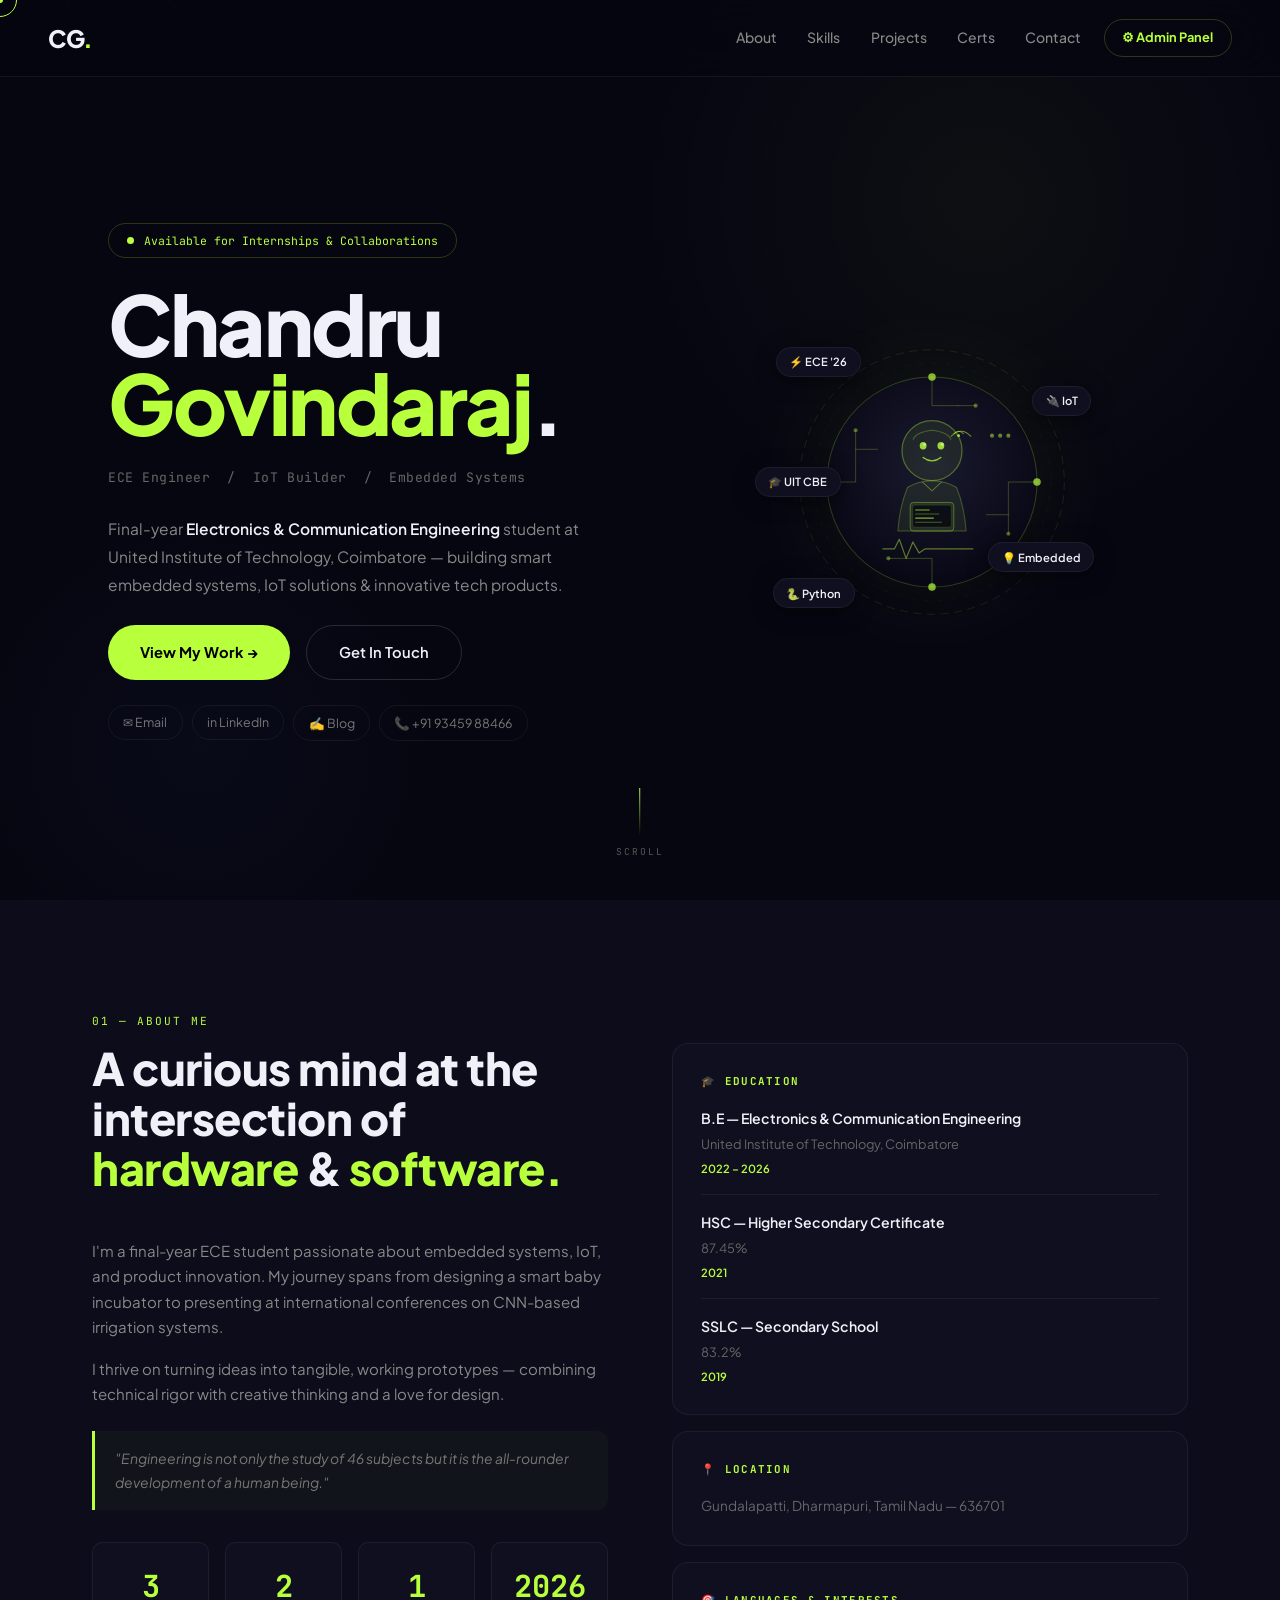
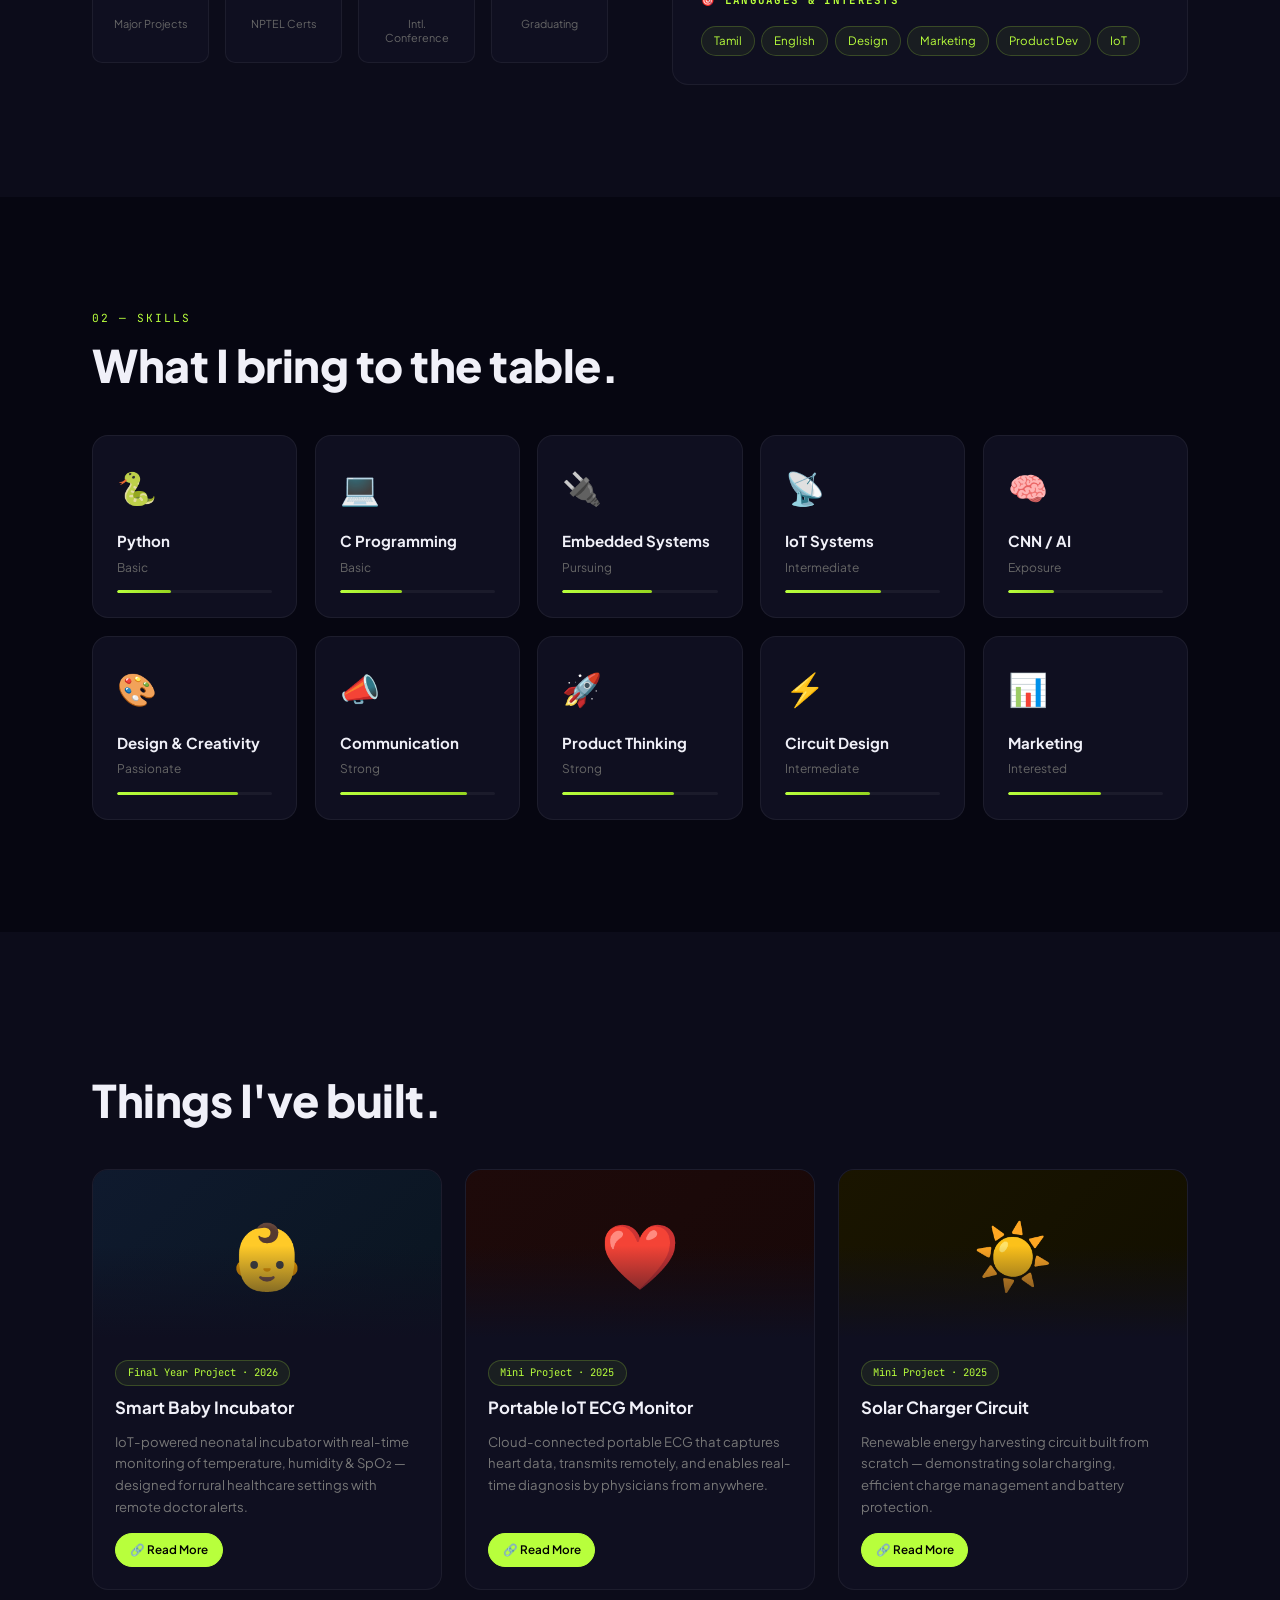
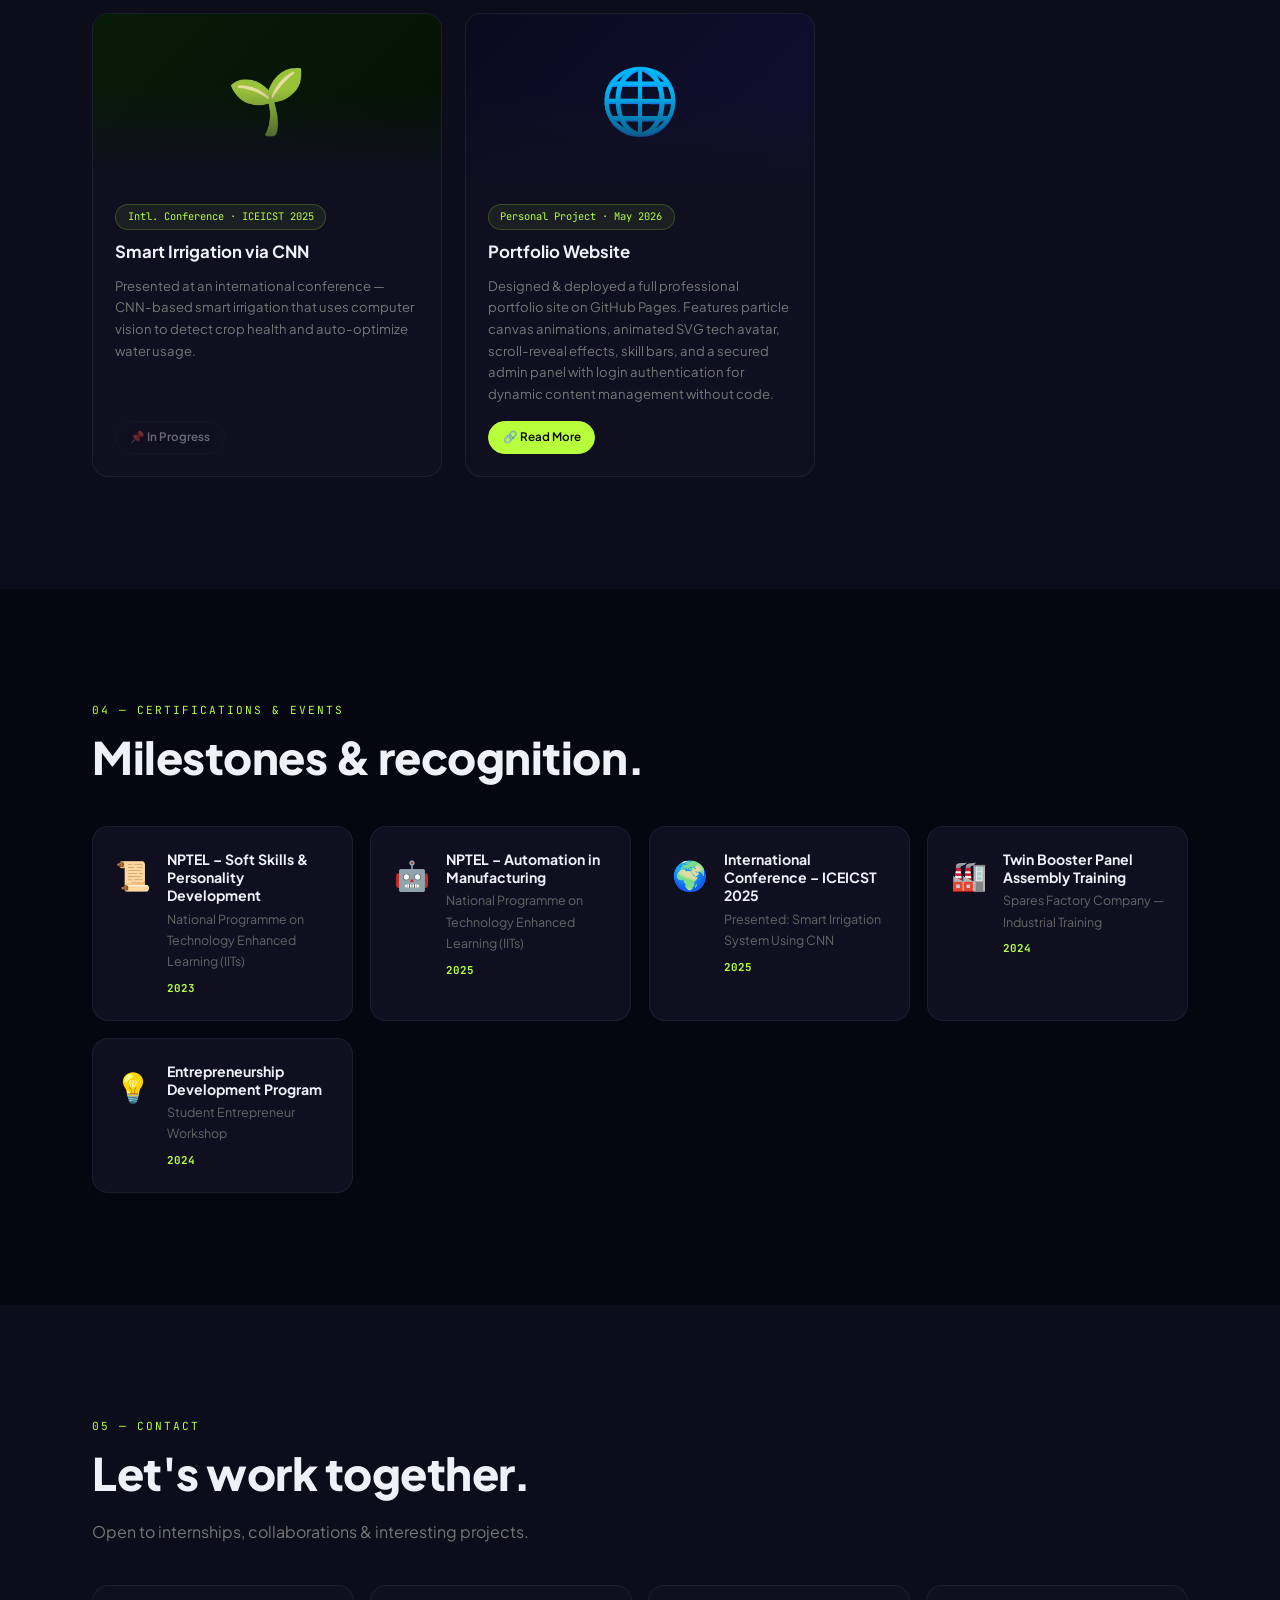
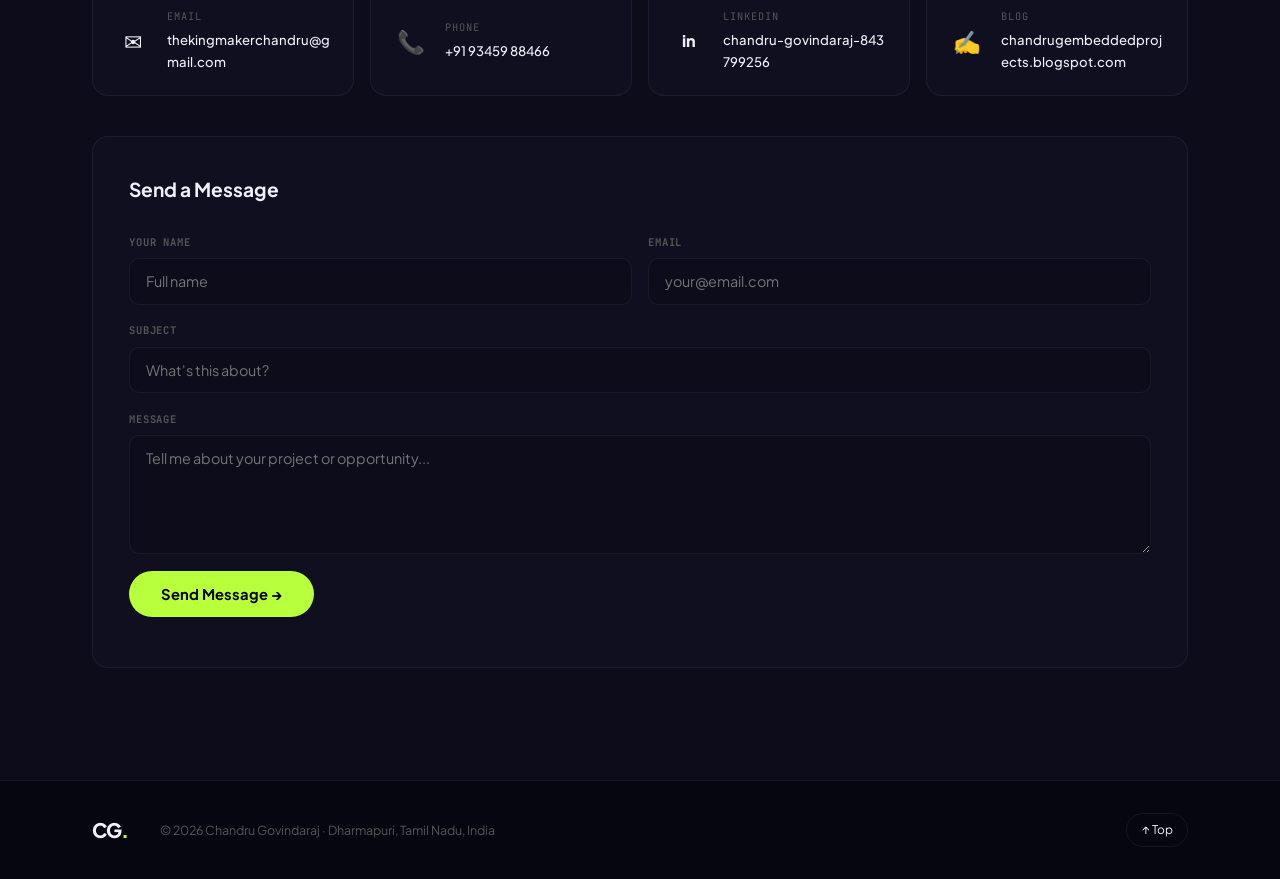
==== commit 2f8b9d57: "Add files via upload" ====
--- a/index.html
+++ b/index.html
@@ -582,7 +582,8 @@
     {emoji:"👶",bg:"linear-gradient(135deg,#0f1a2e,#0a1520)",tag:"Final Year Project · 2026",title:"Smart Baby Incubator",desc:"IoT-powered neonatal incubator with real-time monitoring of temperature, humidity & SpO₂ — designed for rural healthcare settings with remote doctor alerts.",link:"https://chandrugembeddedprojects.blogspot.com/2026/05/smart-baby-incubator-monitoring-and.html",github:""},
     {emoji:"❤️",bg:"linear-gradient(135deg,#1e0a0a,#180808)",tag:"Mini Project · 2025",title:"Portable IoT ECG Monitor",desc:"Cloud-connected portable ECG that captures heart data, transmits remotely, and enables real-time diagnosis by physicians from anywhere.",link:"https://chandrugembeddedprojects.blogspot.com/2026/03/portable-iot-based-ecg-monitoring.html",github:""},
     {emoji:"☀️",bg:"linear-gradient(135deg,#1a1500,#120f00)",tag:"Mini Project · 2025",title:"Solar Charger Circuit",desc:"Renewable energy harvesting circuit built from scratch — demonstrating solar charging, efficient charge management and battery protection.",link:"https://chandrugembeddedprojects.blogspot.com/2026/03/solar-charger-with-basic-electronics.html",github:""},
-    {emoji:"🌱",bg:"linear-gradient(135deg,#081a08,#051205)",tag:"Intl. Conference · ICEICST 2025",title:"Smart Irrigation via CNN",desc:"Presented at an international conference — CNN-based smart irrigation that uses computer vision to detect crop health and auto-optimize water usage.",link:"",github:""}
+    {emoji:"🌱",bg:"linear-gradient(135deg,#081a08,#051205)",tag:"Intl. Conference · ICEICST 2025",title:"Smart Irrigation via CNN",desc:"Presented at an international conference — CNN-based smart irrigation that uses computer vision to detect crop health and auto-optimize water usage.",link:"",github:""},
+    {emoji:"🌐",bg:"linear-gradient(135deg,#0a0a1f,#101030)",tag:"Personal Project · May 2026",title:"Portfolio Website",desc:"Designed & deployed a full professional portfolio site on GitHub Pages. Features particle canvas animations, animated SVG tech avatar, scroll-reveal effects, skill bars, and a secured admin panel with login authentication for dynamic content management without code.",link:"https://chandru0310.github.io",github:""}
   ],
   certs: [
     {icon:"📜",name:"NPTEL – Soft Skills & Personality Development",body:"National Programme on Technology Enhanced Learning (IITs)",year:"2023"},
